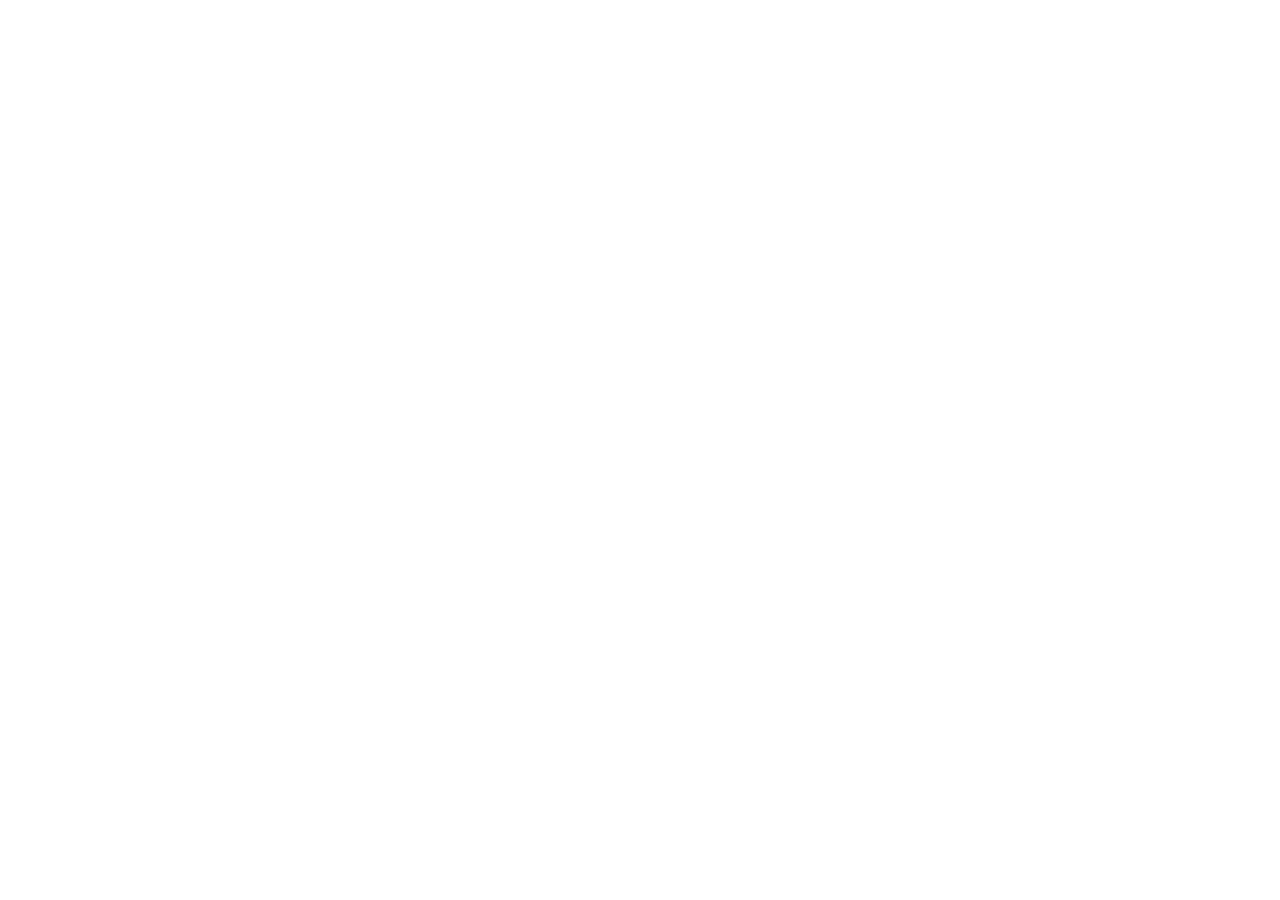
==== index.html @ 739aa126 "firstStep" ====
<!DOCTYPE html>
<html lang="en">
<head>
    <meta charset="UTF-8">
    <meta name="viewport" content="width=device-width, initial-scale=1.0">
    <title>PartyFinder</title>
</head>
<body>
    
</body>
</html>
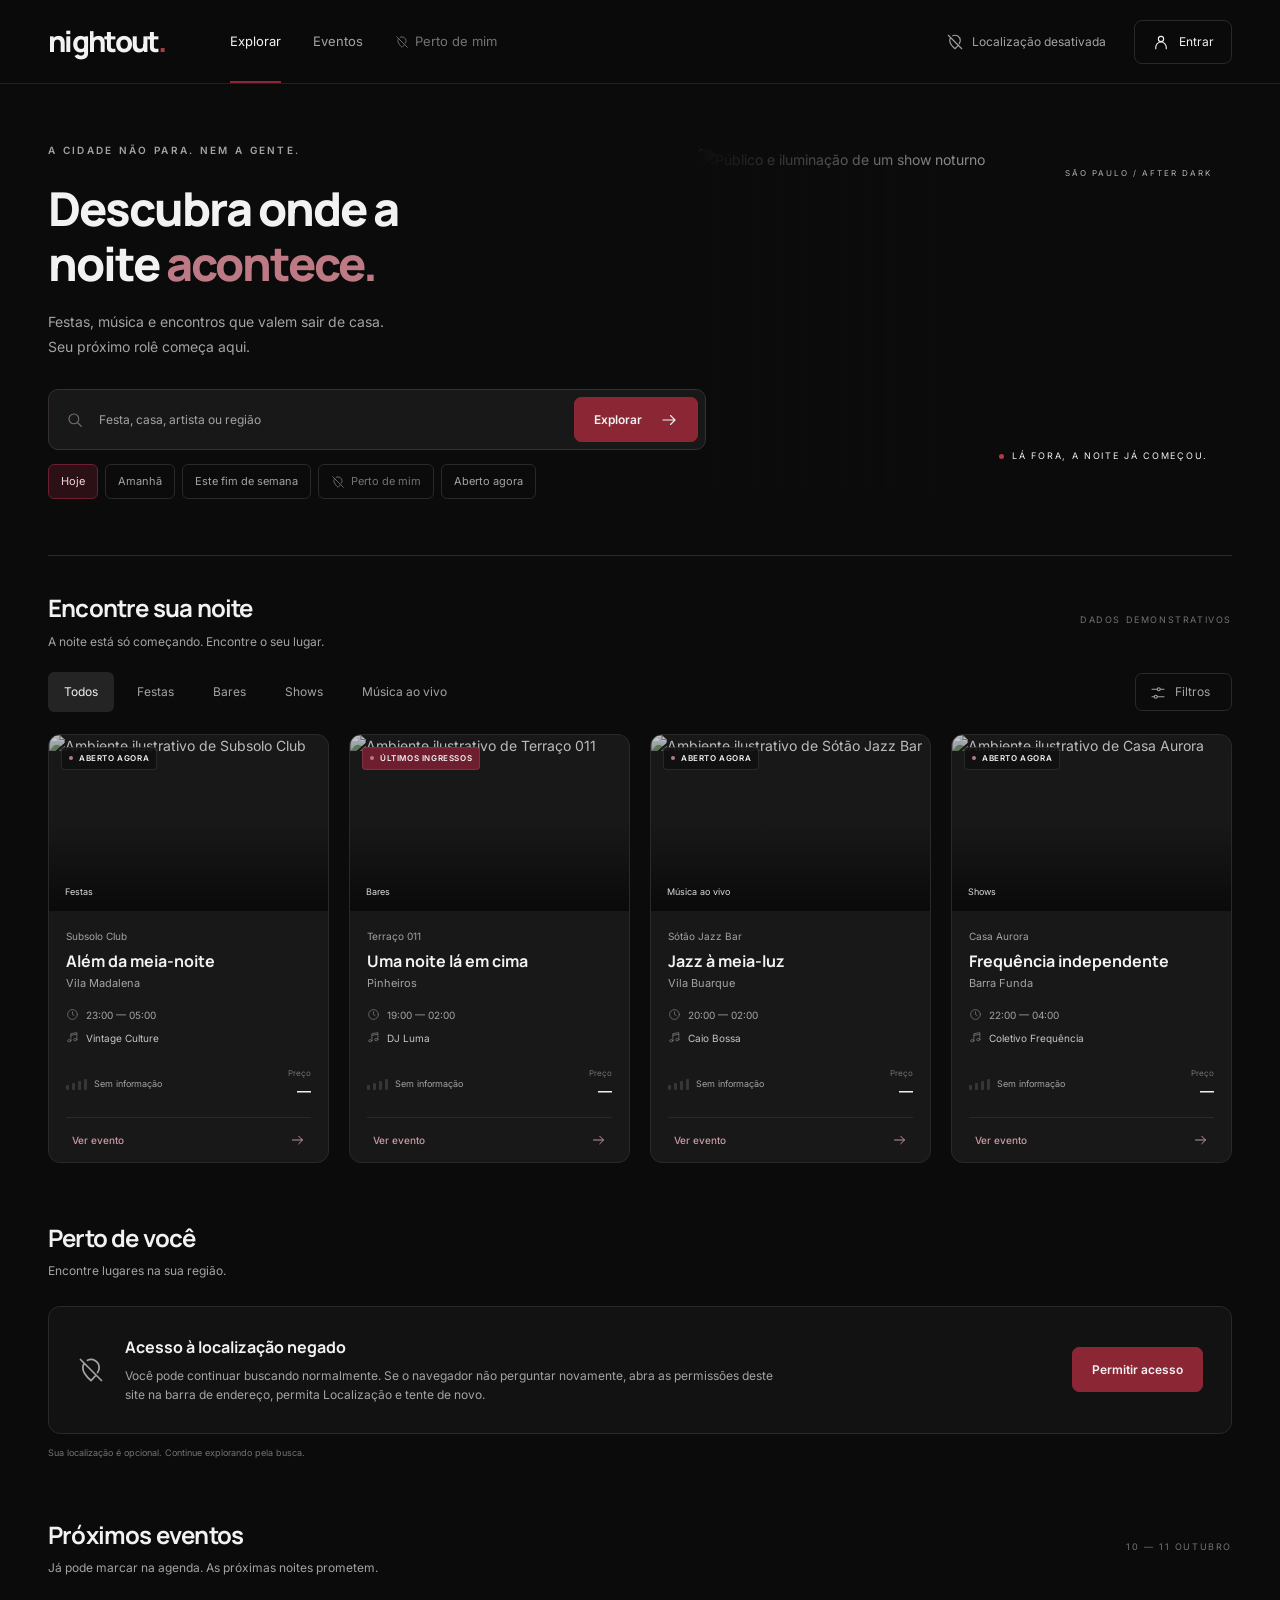
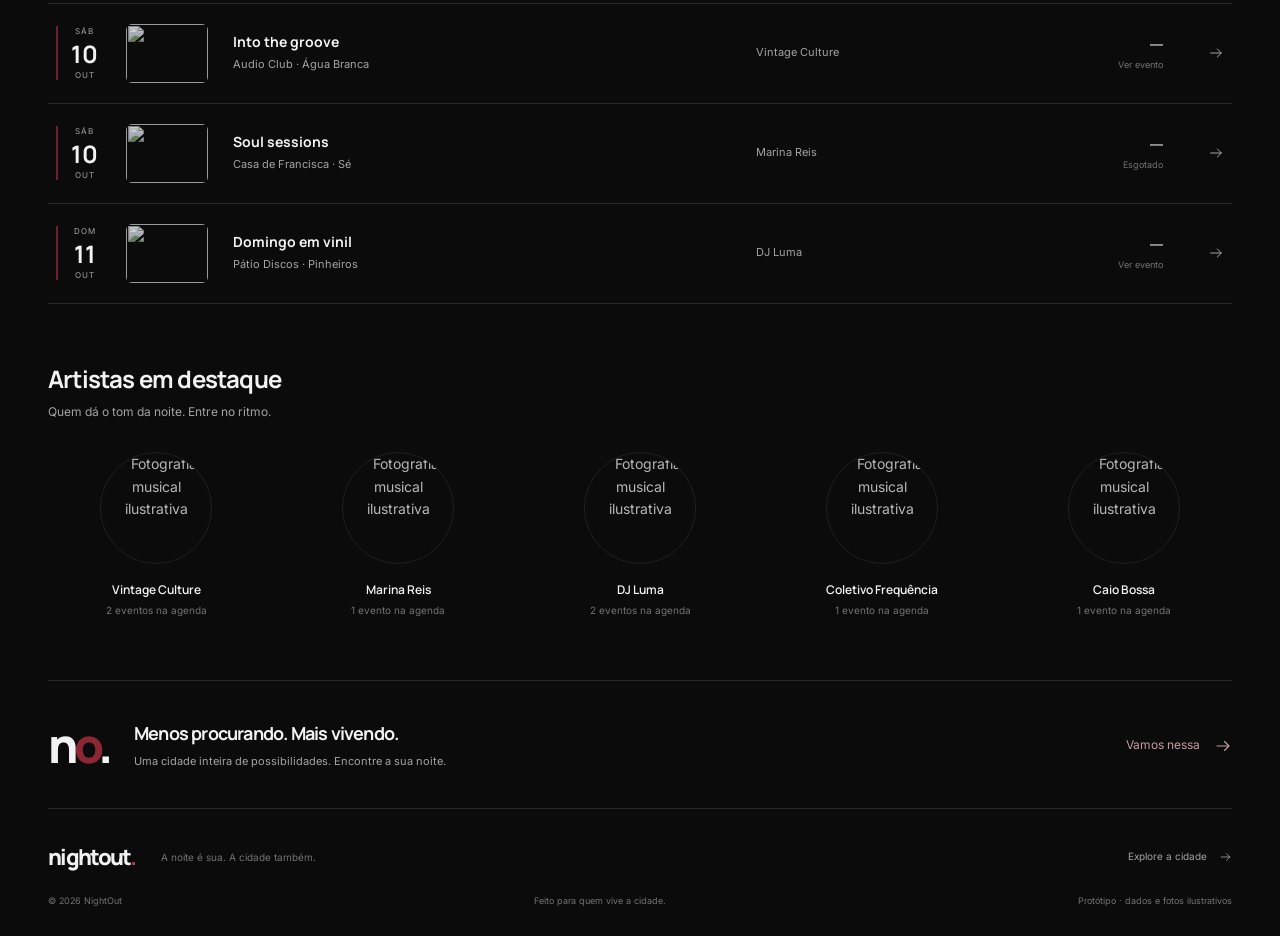
==== commit 6b0b87e3: "escopoPronto" ====
--- a/index.html
+++ b/index.html
@@ -1,11 +1,52 @@
 <!DOCTYPE html>
-<html lang="en">
+<html lang="pt-BR">
 <head>
     <meta charset="UTF-8">
     <meta name="viewport" content="width=device-width, initial-scale=1.0">
-    <title>PartyFinder</title>
+    <meta name="theme-color" content="#0B0B0B">
+    <meta name="description" content="Descubra festas, shows e experiências perto de você com o NightOut.">
+    <title>NightOut — A noite é sua.</title>
+    <link rel="preconnect" href="https://fonts.googleapis.com">
+    <link rel="preconnect" href="https://fonts.gstatic.com" crossorigin>
+    <link href="https://fonts.googleapis.com/css2?family=Inter:wght@400;500;600&family=Manrope:wght@500;600;700;800&display=swap" rel="stylesheet">
+    <link rel="stylesheet" href="styles/styles.css">
+    <link rel="stylesheet" href="styles/auth.css">
+    <script defer src="js/data.js"></script>
+    <script defer src="js/components.js"></script>
+    <script defer src="js/location.js"></script>
+    <script defer src="js/app.js"></script>
+    <script defer src="js/auth.js"></script>
 </head>
 <body>
-    
+    <a class="skip" href="#explorar">Pular para eventos</a>
+    <header id="header"></header>
+    <main>
+      <section class="hero container">
+        <div class="hero-copy"><div class="eyebrow">A CIDADE NÃO PARA. NEM A GENTE.</div><h1>Descubra onde a<br>noite <em>acontece.</em></h1><p>Festas, música e encontros que valem sair de casa.<br>Seu próximo rolê começa aqui.</p>
+          <form id="search-form" class="search-bar" role="search" autocomplete="off"><span data-icon="search"></span><input id="search" type="search" autocomplete="off" aria-label="Busque uma festa, casa, artista ou região" placeholder="Festa, casa, artista ou região"><button class="primary" type="submit">Explorar <span data-icon="arrow"></span></button></form>
+          <div id="quick-filters" class="quick-filters" aria-label="Filtros rápidos"></div>
+        </div>
+        <div class="hero-art"><img src="https://images.unsplash.com/photo-1470229722913-7c0e2dbbafd3?auto=format&fit=crop&w=1000&q=85" alt="Público e iluminação de um show noturno"><span class="photo-top">SÃO PAULO / AFTER DARK</span><span class="photo-caption">LÁ FORA, A NOITE JÁ COMEÇOU.</span></div>
+      </section>
+      <div class="container">
+        <section id="explorar" class="section events-section"><div id="events-heading"></div><div class="toolbar"><div id="categories" class="categories" aria-label="Tipos de evento"></div><button id="filter-toggle" class="filter-toggle" aria-expanded="false" aria-controls="filter-panel"><span data-icon="sliders"></span> Filtros <span id="filter-count"></span></button></div>
+          <form id="filter-panel" class="filter-panel" hidden>
+            <label>Data<select name="date"><option value="all">Todas as datas</option><option value="today">Hoje</option><option value="tomorrow">Amanhã</option><option value="weekend">Este fim de semana</option></select></label>
+            <label>Distância<select name="distance"><option value="all">Qualquer distância</option><option value="1">Até 1 km</option><option value="3">Até 3 km</option><option value="5">Até 5 km</option></select></label>
+            <label>Preço<select name="price"><option value="all">Qualquer preço</option><option value="0">Gratuito</option><option value="50">Até R$ 50</option><option value="100">Até R$ 100</option></select></label>
+            <label>Lotação<select name="occupancy"><option value="all">Qualquer movimento</option><option value="1">Tranquilo</option><option value="2">Movimento normal</option><option value="3">Cheio</option><option value="4">Lotado</option></select></label>
+            <label>Artista<select name="artist" id="artist-filter"><option value="all">Todos os artistas</option></select></label>
+            <label class="check"><input type="checkbox" name="open"> Aberto agora</label><label class="check"><input type="checkbox" name="tickets"> Com ingresso disponível</label><button type="reset">Limpar filtros</button>
+          </form><p id="results-message" class="sr-only" aria-live="polite"></p><div id="event-grid" class="event-grid"></div>
+        </section>
+        <section id="perto" class="section"><div id="nearby-heading"></div><div id="nearby-grid" class="nearby-grid"></div><p class="location-note">Distâncias ilustrativas a partir de Pinheiros, São Paulo.</p></section>
+        <section id="proximos" class="section"><div id="upcoming-heading"></div><div id="upcoming-list"></div></section>
+        <section id="artistas" class="section"><div id="artists-heading"></div><div id="artist-grid" class="artist-grid"></div></section>
+        <aside class="closing"><span class="brand-mark">n<span>o</span>.</span><div><h2>Menos procurando. Mais vivendo.</h2><p>Uma cidade inteira de possibilidades. Encontre a sua noite.</p></div><a href="#explorar">Vamos nessa <span data-icon="arrow"></span></a></aside>
+      </div>
+    </main>
+    <footer id="footer" class="container"></footer>
+    <dialog id="event-dialog" aria-labelledby="detail-title"><button class="dialog-close" aria-label="Fechar detalhes" autofocus><span data-icon="close"></span></button><div id="event-detail"></div></dialog>
+    <dialog id="account-dialog" aria-labelledby="account-title"><button class="dialog-close" aria-label="Fechar" autofocus><span data-icon="close"></span></button><div class="account-content"><span class="eyebrow">SUA PRÓXIMA NOITE</span><h2 id="account-title">Em breve, do seu jeito.</h2><p>O NightOut está começando. Os perfis e a compra de ingressos chegam em uma próxima etapa.</p><p>Por enquanto, explore os eventos desta demonstração e descubra a experiência.</p><button class="primary" id="back-explore">Continuar explorando</button></div></dialog>
 </body>
-</html>+</html>
--- a/styles/styles.css
+++ b/styles/styles.css
@@ -0,0 +1,1568 @@
+:root{
+    color-scheme:dark;
+    --bg:#0b0b0b;
+    --secondary:#121212;
+    --card:#181818;
+    --hover:#1f1f1f;
+    --border:#292929;
+    --text:#f2f2f2;
+    --muted:#a3a3a3;
+    --dim:#737373;
+    --wine:#8b2635;
+    --wine-dark:#6e1e2e;
+    --accent:#b03a48;
+    --heading:Manrope,Arial,sans-serif;
+    --body:Inter,Arial,sans-serif}
+
+*{
+    box-sizing:border-box
+}
+html{
+    scroll-behavior:smooth;
+    scroll-padding-top:100px
+}
+body{
+    margin:0;
+    background:var(--bg);
+    color:var(--text);
+    font:14px/1.6 var(--body)
+}
+button,input,select{
+    font:inherit
+}
+button,a{
+    touch-action:manipulation;
+    -webkit-tap-highlight-color:transparent
+}
+button{
+    cursor:pointer;
+    color:inherit;
+    border:0;
+    background:none
+}
+button:disabled{
+    cursor:default;
+    opacity:.5
+}
+a{
+    color:inherit;
+    text-decoration:none
+}
+button,a{
+    transition:background .2s,color .2s,transform .2s,border-color .2s
+}
+button:focus-visible,a:focus-visible,input:focus-visible,select:focus-visible{
+    outline:2px solid #c77480;
+    outline-offset:4px
+}
+h1,h2,h3,p{
+    margin:0
+}
+h1,h2,h3{
+    font-family:var(--heading)
+}
+img{
+    display:block;
+    object-fit:cover;
+    max-width:100%
+}
+svg{
+    flex-shrink:0;
+    vertical-align:middle
+}
+.container{
+    width:min(1240px,calc(100% - 96px));
+    margin-inline:auto
+}
+.skip{
+    position:fixed;
+    top:-100px;
+    z-index:100;
+    padding:12px;
+    background:var(--wine)
+}
+.skip:focus{
+    top:10px
+}
+.sr-only{
+    position:absolute;
+    width:1px;
+    height:1px;
+    padding:0;
+    overflow:hidden;
+    clip:rect(0,0,0,0)
+}
+[hidden]{
+    display:none!important
+}
+header{
+    height:84px;
+    border-bottom:1px solid #222;
+    background:#0b0b0bf5;
+    position:sticky;
+    top:0;
+    z-index:10
+}
+.header-inner{
+    height:100%;
+    display:flex;
+    align-items:center;
+    gap:64px
+}
+.logo{
+    font-family:var(--heading);
+    font-weight:800;
+    letter-spacing:-1.7px;
+    font-size:29px;
+    line-height:1
+}
+.logo>span{
+    color:var(--accent)
+}
+nav{
+    display:flex;
+    align-self:stretch;
+    gap:32px
+}
+nav a{
+    position:relative;
+    display:flex;
+    align-items:center;
+    color:var(--muted);
+    font-size:13px
+}
+nav a.active,nav a:hover{
+    color:var(--text)
+}
+nav a.active:after{
+    content:'';
+    position:absolute;
+    bottom:0;
+    left:0;
+    right:0;
+    height:2px;
+    background:var(--wine)
+}
+.header-right{
+    margin-left:auto;
+    display:flex;
+    align-items:center;
+    gap:28px
+}
+.city{
+    display:flex;
+    gap:8px;
+    align-items:center;
+    color:var(--muted);
+    font-size:12px
+}
+.login{
+    display:flex;
+    gap:9px;
+    align-items:center;
+    font-size:12px;
+    border:1px solid var(--border);
+    padding:10px 17px;
+    border-radius:8px;
+    min-height:44px
+}
+.hero{
+    position:relative;
+    display:grid;
+    grid-template-columns:1.15fr 1fr;
+    min-height:465px;
+    align-items:center;
+    padding-block:58px 56px;
+    gap:38px
+}
+.hero-copy{
+    z-index:1
+}
+.eyebrow{
+    font-size:10px;
+    font-weight:600;
+    letter-spacing:2.3px;
+    color:var(--muted);
+    display:flex;
+    align-items:center;
+    gap:10px
+}
+h1{
+    font-size:clamp(36px,3.65vw,54px);
+    line-height:1.18;
+    letter-spacing:-2px;
+    font-weight:800;
+    margin:23px 0 18px
+}
+h1 em{
+    color:#bd7a85;
+    font-style:normal
+}
+.hero-copy>p{
+    color:var(--muted);
+    font-size:14px;
+    line-height:1.8
+}
+.search-bar{
+    display:flex;
+    align-items:center;
+    gap:13px;
+    border:1px solid #363030;
+    background:var(--card);
+    border-radius:10px;
+    padding:7px 7px 7px 17px;
+    margin-top:29px;
+    position:relative;
+    width:calc(100% + 45px)
+}
+.search-bar>span{
+    color:var(--dim)
+}
+.search-bar input{
+    width:100%;
+    min-width:0;
+    background:none;
+    border:0;
+    color:var(--text);
+    outline-offset:0;
+    font-size:12px
+}
+.search-bar input::placeholder{
+    color:var(--muted)
+}
+.primary{
+    display:inline-flex;
+    align-items:center;
+    justify-content:center;
+    gap:18px;
+    padding:12px 19px;
+    border:1px solid var(--wine);
+    border-radius:7px;
+    min-height:44px;
+    font-weight:600;
+    font-size:12px;
+    white-space:nowrap;
+    background:var(--wine)
+}
+.primary:hover:not(:disabled){
+    background:var(--accent);
+    border-color:var(--accent)
+}
+.quick-filters{
+    display:flex;
+    gap:7px;
+    margin-top:14px;
+    overflow-x:auto;
+    scrollbar-width:thin
+}
+.chip{
+    border:1px solid var(--border);
+    border-radius:6px;
+    color:var(--muted);
+    font-size:11px;
+    min-height:35px;
+    padding:6px 12px;
+    white-space:nowrap
+}
+.chip:hover{
+    background:var(--hover);
+    color:var(--text)
+}
+.chip.selected{
+    background:#6e1e2e55;
+    border-color:#6e1e2e;
+    color:#efd9dd
+}
+.hero-art{
+    position:relative;
+    height:344px;
+    align-self:center;
+    overflow:hidden;
+    border-radius:4px 12px 12px 4px
+}
+.hero-art>img{
+    width:100%;
+    height:100%;
+    filter:saturate(.45) brightness(.57);
+    object-position:60% 50%
+}
+.hero-art:after{
+    content:'';
+    position:absolute;
+    inset:0;
+    background:linear-gradient(90deg,#0b0b0b,transparent 45%),linear-gradient(0deg,#0b0b0bd9,transparent 50%)
+}
+.photo-caption{
+    position:absolute;
+    bottom:29px;
+    right:24px;
+    font-size:9px;
+    letter-spacing:1.7px;
+    z-index:1
+}
+.photo-caption:before{
+    content:'';
+    display:inline-block;
+    width:5px;
+    height:5px;
+    border-radius:50%;
+    background:var(--accent);
+    margin-right:8px
+}
+.photo-top{
+    position:absolute;
+    right:20px;
+    top:18px;
+    font-size:8px;
+    letter-spacing:2px;
+    color:#b7b1ae;
+    z-index:1
+}
+.section{
+    padding-top:42px;
+    margin-bottom:14px;
+    scroll-margin-top:12px
+}
+.events-section{
+    border-top:1px solid var(--border);
+    padding-top:33px
+}
+.section-header{
+    display:flex;
+    align-items:center;
+    justify-content:space-between;
+    gap:20px;
+    margin-bottom:25px
+}
+h2{
+    font-size:24px;
+    letter-spacing:-.8px;
+    font-weight:700
+}
+.section-header p{
+    color:var(--muted);
+    font-size:12px;
+    margin-top:4px
+}
+.section-label{
+    color:var(--dim);
+    font-size:9px;
+    letter-spacing:1.6px
+}
+.live-label{
+    display:flex;
+    align-items:center;
+    gap:8px;
+    font-size:9px;
+    letter-spacing:1.5px;
+    color:#bba7aa
+}
+.live-label>i{
+    width:5px;
+    height:5px;
+    border-radius:50%;
+    background:var(--accent)
+}
+.live-label small{
+    font-size:8px;
+    letter-spacing:.6px;
+    color:var(--dim);
+    margin-left:5px
+}
+.toolbar{
+    display:flex;
+    align-items:center;
+    justify-content:space-between;
+    margin-top:-4px;
+    margin-bottom:22px;
+    gap:15px
+}
+.categories{
+    display:flex;
+    gap:7px;
+    overflow-x:auto
+}
+.category{
+    font-size:12px;
+    color:var(--muted);
+    padding:9px 16px;
+    border-radius:6px;
+    white-space:nowrap;
+    min-height:40px
+}
+.category.selected{
+    background:#242424;
+    color:var(--text)
+}
+.category:hover{
+    color:var(--text)
+}
+.filter-toggle{
+    display:flex;
+    align-items:center;
+    gap:8px;
+    border:1px solid var(--border);
+    border-radius:7px;
+    padding:0 13px;
+    white-space:nowrap;
+    min-height:38px;
+    color:var(--muted);
+    font-size:12px
+}
+.filter-panel{
+    display:flex;
+    gap:16px;
+    flex-wrap:wrap;
+    background:var(--secondary);
+    padding:20px;
+    border:1px solid var(--border);
+    border-radius:10px;
+    margin-bottom:22px
+}
+.filter-panel label{
+    display:flex;
+    flex-direction:column;
+    gap:6px;
+    color:var(--muted);
+    font-size:12px;
+    flex:1 1 160px
+}
+.filter-panel select{
+    min-height:42px;
+    background:var(--card);
+    border:1px solid var(--border);
+    border-radius:6px;
+    color:var(--text);
+    padding:8px;
+    width:100%
+}
+.filter-panel label.check{
+    flex-direction:row;
+    align-items:center;
+    flex-basis:200px
+}
+.check input{
+    accent-color:var(--wine);
+    width:17px;
+    height:17px
+}
+.filter-panel>button{
+    min-height:44px;
+    font-size:12px
+}
+.event-grid{
+    display:grid;
+    grid-template-columns:repeat(4,minmax(0,1fr));
+    gap:20px
+}
+.event-card{
+    background:var(--card);
+    border:1px solid var(--border);
+    border-radius:12px;
+    overflow:hidden;
+    transition:transform .2s,background .2s
+}
+.event-card:hover{
+    transform:translateY(-4px);
+    background:var(--hover)
+}
+.card-image{
+    width:100%;
+    height:176px;
+    position:relative;
+    display:block;
+    padding:0;
+    overflow:hidden;
+    text-align:left
+}
+.card-image:after{
+    content:'';
+    position:absolute;
+    inset:0;
+    background:linear-gradient(transparent 50%,#0009)
+}
+.card-image img{
+    width:100%;
+    height:100%;
+    filter:saturate(.5) brightness(.77);
+    transition:transform .25s
+}
+.event-card:hover .card-image img{
+    transform:scale(1.035)
+}
+.badge{
+    position:absolute;
+    top:12px;
+    left:12px;
+    display:inline-flex;
+    gap:6px;
+    align-items:center;
+    background:#101010e6;
+    border:1px solid #ffffff19;
+    border-radius:4px;
+    padding:4px 7px;
+    font-size:8px;
+    font-weight:600;
+    letter-spacing:.6px;
+    text-transform:uppercase;
+    z-index:1
+}
+.badge>i{
+    width:4px;
+    height:4px;
+    background:#b17b83;
+    border-radius:50%
+}
+.badge.wine{
+    background:var(--wine-dark)
+}
+.image-category{
+    position:absolute;
+    bottom:12px;
+    left:16px;
+    color:#dedada;
+    font-size:9px;
+    z-index:1
+}
+.card-body{
+    padding:17px 17px 0
+}
+.venue-line{
+    display:flex;
+    justify-content:space-between;
+    gap:4px;
+    color:var(--muted);
+    font-size:10px
+}
+.venue-line>span{
+    color:var(--dim);
+    white-space:nowrap
+}
+.card-body h3{
+    font-size:16px;
+    letter-spacing:-.4px;
+    margin:6px 0 3px;
+    line-height:1.4
+}
+.card-body h3 button{
+    padding:0;
+    text-align:left;
+    font:inherit
+}
+.card-location{
+    color:var(--muted);
+    font-size:11px
+}
+.card-time,.card-artist{
+    color:var(--muted);
+    display:flex;
+    align-items:center;
+    gap:7px;
+    font-size:10px;
+    margin-top:14px
+}
+.card-time svg,.card-artist svg{
+    width:13px;
+    height:13px;
+    color:var(--dim)
+}
+.card-artist{
+    margin-top:7px;
+    color:#c5c5c5
+}
+.card-bottom{
+    display:flex;
+    justify-content:space-between;
+    align-items:center;
+    gap:8px;
+    margin:21px 0 15px
+}
+.occupancy{
+    display:flex;
+    gap:7px;
+    align-items:center;
+    font-size:9px;
+    color:var(--muted)
+}
+.bars{
+    display:flex;
+    gap:3px;
+    align-items:flex-end;
+    height:11px
+}
+.bars i{
+    width:3px;
+    height:5px;
+    background:#363636;
+    border-radius:1px
+}
+.bars i:nth-child(2){
+    height:7px
+}
+.bars i:nth-child(3){
+    height:9px
+}
+.bars i:nth-child(4){
+    height:11px
+}
+.bars .filled{
+    background:#a17b81
+}
+.price{
+    font-size:14px;
+    font-weight:600;
+    text-align:right
+}
+.price small{
+    display:block;
+    font-size:8px;
+    color:var(--dim);
+    font-weight:400
+}
+.card-action{
+    display:flex;
+    width:100%;
+    align-items:center;
+    justify-content:space-between;
+    min-height:45px;
+    border-top:1px solid var(--border);
+    color:#cc9ba3;
+    font-size:10px;
+    font-weight:500
+}
+.card-action:hover{
+    color:var(--text)
+}
+.card-action svg{
+    width:15px
+}
+.muted-event .card-image{
+    opacity:.5
+}
+.empty-state{
+    grid-column:1/-1;
+    padding:60px 20px;
+    text-align:center;
+    border:1px dashed var(--border);
+    border-radius:12px;
+    color:var(--muted)
+}
+.empty-state h3{
+    color:var(--text);
+    margin:12px
+}
+.empty-state button{
+    margin-top:20px
+}
+.nearby-grid{
+    display:grid;
+    grid-template-columns:repeat(3,minmax(0,1fr));
+    gap:16px
+}
+.nearby-card{
+    display:flex;
+    gap:15px;
+    text-align:left;
+    border:1px solid var(--border);
+    background:var(--secondary);
+    padding:12px;
+    border-radius:10px;
+    align-items:center
+}
+.nearby-card:hover{
+    background:var(--hover);
+    transform:translateY(-3px)
+}
+.nearby-card>img{
+    width:83px;
+    height:105px;
+    border-radius:6px;
+    filter:saturate(.45) brightness(.8)
+}
+.nearby-content{
+    display:flex;
+    flex-direction:column;
+    min-width:0;
+    flex:1
+}
+.nearby-top{
+    display:flex;
+    align-items:center;
+    justify-content:space-between;
+    font-size:9px;
+    color:var(--muted);
+    gap:6px
+}
+.nearby-top small{
+    font-size:8px;
+    color:#c3919a
+}
+.nearby-content strong{
+    font:700 13px var(--heading);
+    margin:7px 0 4px
+}
+.nearby-content>span:nth-of-type(2){
+    font-size:9px;
+    color:var(--muted)
+}
+.nearby-content b{
+    font-size:11px;
+    margin-top:8px;
+    font-weight:500
+}
+.nearby-card>svg{
+    width:13px;
+    color:var(--dim)
+}
+.location-note{
+    color:var(--dim);
+    font-size:9px;
+    margin-top:12px
+}
+#upcoming-list{
+    border-top:1px solid var(--border)
+}
+.upcoming-row{
+    display:flex;
+    gap:25px;
+    align-items:center;
+    width:100%;
+    padding:20px 8px;
+    text-align:left;
+    border-bottom:1px solid var(--border)
+}
+.upcoming-row:hover{
+    background:var(--secondary)
+}
+.date-block{
+    width:45px;
+    flex-shrink:0;
+    display:flex;
+    flex-direction:column;
+    align-items:center;
+    line-height:1.3;
+    border-left:2px solid var(--wine-dark);
+    padding-left:10px
+}
+.date-block small{
+    font-size:8px;
+    letter-spacing:1px;
+    color:var(--muted)
+}
+.date-block strong{
+    font:700 24px var(--heading)
+}
+.upcoming-row>img{
+    height:59px;
+    width:82px;
+    border-radius:6px;
+    filter:saturate(.45) brightness(.8)
+}
+.upcoming-name{
+    display:flex;
+    flex-direction:column;
+    gap:5px;
+    flex:1
+}
+.upcoming-name strong{
+    font:700 14px var(--heading)
+}
+.upcoming-name>span{
+    font-size:11px;
+    color:var(--muted)
+}
+.upcoming-artist{
+    width:25%;
+    font-size:11px;
+    color:var(--muted)
+}
+.upcoming-price{
+    text-align:right;
+    font-size:13px;
+    min-width:90px;
+    margin-right:20px
+}
+.upcoming-price small{
+    display:block;
+    font-size:9px;
+    color:var(--dim);
+    margin-top:4px
+}
+.upcoming-row>svg{
+    color:var(--muted);
+    width:16px
+}
+.artist-grid{
+    display:grid;
+    grid-template-columns:repeat(5,1fr);
+    gap:26px;
+    padding-top:6px
+}
+.artist-card{
+    display:flex;
+    flex-direction:column;
+    align-items:center;
+    padding:0 0 10px
+}
+.artist-card img{
+    width:112px;
+    height:112px;
+    border-radius:50%;
+    filter:grayscale(1) brightness(.75);
+    margin-bottom:17px;
+    border:1px solid var(--border);
+    transition:filter .2s,transform .2s
+}
+.artist-card:hover img{
+    filter:grayscale(.3);
+    transform:translateY(-3px)
+}
+.artist-card strong{
+    font:600 12px var(--heading);
+    text-align:center
+}
+.artist-card>span{
+    font-size:10px;
+    color:var(--dim);
+    margin-top:4px
+}
+.closing{
+    display:flex;
+    align-items:center;
+    gap:26px;
+    border-top:1px solid var(--border);
+    border-bottom:1px solid var(--border);
+    margin-top:52px;
+    padding:31px 0
+}
+.brand-mark{
+    font:800 48px var(--heading);
+    letter-spacing:-5px
+}
+.brand-mark>span{
+    color:var(--wine)
+}
+.closing h2{
+    font-size:18px
+}
+.closing p{
+    font-size:11px;
+    color:var(--muted);
+    margin-top:5px
+}
+.closing>a{
+    margin-left:auto;
+    color:#c49ba2;
+    font-size:12px;
+    display:flex;
+    align-items:center;
+    gap:14px;
+    min-height:44px
+}
+.footer-top{
+    display:flex;
+    align-items:center;
+    gap:25px;
+    padding:37px 0 26px
+}
+.footer-top .logo{
+    font-size:22px
+}
+.footer-top>span{
+    font-size:10px;
+    color:var(--dim)
+}
+.footer-top>a:last-child{
+    margin-left:auto;
+    font-size:10px;
+    color:var(--muted)
+}
+.footer-top svg{
+    width:13px;
+    margin-left:9px
+}
+.footer-bottom{
+    display:flex;
+    justify-content:space-between;
+    gap:15px;
+    padding:0 0 27px;
+    color:var(--dim);
+    font-size:9px
+}
+.dialog-open{
+    overflow:hidden
+}
+dialog{
+    padding:0;
+    border:1px solid var(--border);
+    border-radius:16px;
+    background:var(--secondary);
+    color:var(--text);
+    width:min(820px,calc(100% - 32px));
+    max-height:90dvh;
+    overscroll-behavior:contain
+}
+dialog::backdrop{
+    background:#000c
+}
+.dialog-close{
+    position:absolute;
+    right:15px;
+    top:15px;
+    z-index:2;
+    width:44px;
+    height:44px;
+    display:grid;
+    place-items:center;
+    border:1px solid #ffffff35;
+    background:#121212df;
+    border-radius:50%
+}
+.detail-cover{
+    width:100%;
+    height:235px;
+    filter:saturate(.4) brightness(.7)
+}
+.detail-content{
+    padding:30px
+}
+.detail-content h2{
+    font-size:30px;
+    margin:9px 0
+}
+.detail-content>p{
+    color:var(--muted)
+}
+.detail-facts{
+    display:grid;
+    grid-template-columns:repeat(3,1fr);
+    gap:20px;
+    border-block:1px solid var(--border);
+    padding:22px 0;
+    margin:23px 0
+}
+.detail-facts>div{
+    display:flex;
+    flex-direction:column;
+    gap:7px;
+    font-size:12px
+}
+.detail-facts small{
+    font-size:9px;
+    color:var(--dim);
+    letter-spacing:1px
+}
+.detail-facts>div>span{
+    color:var(--muted)
+}
+.detail-columns{
+    display:grid;
+    grid-template-columns:1fr 1fr;
+    gap:30px
+}
+.detail-columns h3{
+    font-size:15px;
+    margin-bottom:10px
+}
+.detail-columns p{
+    font-size:12px;
+    color:var(--muted);
+    margin-bottom:21px
+}
+.map-placeholder{
+    height:120px;
+    display:flex;
+    flex-direction:column;
+    align-items:center;
+    justify-content:center;
+    gap:4px;
+    border:1px solid var(--border);
+    background:repeating-linear-gradient(30deg,transparent,transparent 34px,#252525 35px,#252525 36px),#161616;
+    border-radius:8px;
+    font-size:12px
+}
+.map-placeholder>span{
+    font-size:9px;
+    color:var(--muted)
+}
+.detail-booking{
+    display:flex;
+    justify-content:space-between;
+    align-items:center;
+    border-top:1px solid var(--border);
+    margin-top:25px;
+    padding-top:22px;
+    gap:15px
+}
+.detail-booking small{
+    display:block;
+    color:var(--muted);
+    font-size:10px
+}
+.detail-booking strong{
+    font-size:23px
+}
+.detail-content .demo-note{
+    font-size:10px;
+    margin-top:16px;
+    color:var(--dim)
+}
+#booking-message{
+    font-size:12px;
+    margin-top:14px;
+    color:#d9adb5
+}
+.account-content{
+    padding:60px 35px 35px
+}
+.account-content h2{
+    margin:14px 0
+}
+.account-content p{
+    color:var(--muted);
+    margin-bottom:20px;
+    max-width:500px
+}
+#account-dialog{
+    max-width:570px
+}
+@media(min-width:1450px){
+    .hero{
+        min-height:490px
+    }
+    .hero-art{
+        height:365px
+    }
+    .card-image{
+        height:190px
+    }
+}
+@media(max-width:1100px){
+    .container{
+        width:calc(100% - 56px)
+    }
+    .header-inner{
+        gap:35px
+    }
+    .header-right{
+        gap:15px
+    }
+    .city{
+        font-size:10px
+    }
+    .hero{
+        gap:20px
+    }
+    .hero h1{
+        font-size:42px
+    }
+    .chip{
+        padding-inline:9px;
+        font-size:10px
+    }
+    .event-grid{
+        gap:14px
+    }
+    .card-body{
+        padding:14px 12px 0
+    }
+    .card-body h3{
+        font-size:14px
+    }
+    .card-image{
+        height:150px
+    }
+    .nearby-card{
+        gap:10px
+    }
+    .nearby-card>img{
+        width:65px;
+        height:100px
+    }
+    .nearby-card>svg{
+        display:none
+    }
+    .nearby-top{
+        font-size:8px
+    }
+    .nearby-content strong{
+        font-size:12px
+    }
+}
+@media(max-width:850px){
+    .header-inner{
+        gap:28px
+    }
+    .city{
+        display:none
+    }
+    nav{
+        gap:24px
+    }
+    .hero{
+        grid-template-columns:1.3fr 1fr;
+        padding-block:40px
+    }
+    .hero h1{
+        font-size:38px
+    }
+    .hero-art{
+        height:335px
+    }
+    .hero-copy>p{
+        font-size:12px
+    }
+    .search-bar{
+        width:calc(100% + 70px)
+    }
+    .quick-filters{
+        width:calc(100% + 70px)
+    }
+    .eyebrow{
+        font-size:8px
+    }
+    .photo-caption{
+        font-size:7px;
+        right:14px;
+        bottom:18px
+    }
+    .event-grid{
+        grid-template-columns:repeat(2,minmax(0,1fr));
+        gap:20px
+    }
+    .card-image{
+        height:210px
+    }
+    .card-body{
+        padding:18px 18px 0
+    }
+    .card-body h3{
+        font-size:18px
+    }
+    .card-time,.card-artist,.card-location{
+        font-size:12px
+    }
+    .venue-line{
+        font-size:11px
+    }
+    .card-action{
+        font-size:12px;
+        min-height:48px
+    }
+    .occupancy{
+        font-size:10px
+    }
+    .nearby-grid{
+        grid-template-columns:1fr
+    }
+    .nearby-card>img{
+        height:85px;
+        width:100px
+    }
+    .nearby-content strong{
+        font-size:14px
+    }
+    .nearby-top{
+        font-size:10px;
+        justify-content:flex-start;
+        gap:15px
+    }
+    .nearby-content>span:nth-of-type(2){
+        font-size:11px
+    }
+    .nearby-card>svg{
+        display:block
+    }
+    .upcoming-artist{
+        display:none
+    }
+    .artist-card img{
+        width:90px;
+        height:90px
+    }
+    .artist-grid{
+        gap:15px
+    }
+    .live-label small{
+        display:none
+    }
+}
+@media(max-width:580px){
+    .container{
+        width:calc(100% - 36px)
+    }
+    header{
+        height:70px
+    }
+    .header-inner{
+        gap:20px;
+        position:relative
+    }
+    .logo{
+        font-size:26px
+    }
+    .header-right{
+        gap:0
+    }
+    .login{
+        padding:0 12px;
+        min-height:44px
+    }
+    header nav{
+        position:absolute;
+        top:70px;
+        left:-18px;
+        right:-18px;
+        height:45px;
+        justify-content:center;
+        gap:36px;
+        background:#0b0b0b;
+        border-bottom:1px solid var(--border)
+    }
+    header nav a{
+        font-size:12px
+    }
+    html{
+        scroll-padding-top:130px
+    }
+    .hero{
+        display:block;
+        padding-top:85px;
+        padding-bottom:30px;
+        min-height:auto;
+        isolation:isolate
+    }
+    .hero-copy{
+        position:relative
+    }
+    .hero h1{
+        font-size:40px;
+        letter-spacing:-1.8px;
+        margin-top:19px
+    }
+    .hero-copy>p{
+        font-size:12px
+    }
+    .hero-art{
+        position:absolute;
+        top:50px;
+        right:-18px;
+        width:52%;
+        height:240px;
+        z-index:-1;
+        opacity:.35;
+        border-radius:0
+    }
+    .hero-art:after{
+        background:linear-gradient(90deg,#0b0b0b,transparent),linear-gradient(0deg,#0b0b0b,transparent)
+    }
+    .photo-caption,.photo-top{
+        display:none
+    }
+    .search-bar{
+        width:100%;
+        margin-top:26px;
+        padding-left:12px;
+        gap:9px
+    }
+    .search-bar input{
+        font-size:11px
+    }
+    .search-bar .primary{
+        padding:11px 13px;
+        gap:8px
+    }
+    .search-bar .primary svg{
+        display:none
+    }
+    .quick-filters{
+        width:100%;
+        gap:7px;
+        padding-bottom:3px
+    }
+    .chip{
+        min-height:44px;
+        padding-inline:12px;
+        font-size:10px
+    }
+    .section{
+        padding-top:28px
+    }
+    .section-header{
+        gap:12px;
+        margin-bottom:20px
+    }
+    h2{
+        font-size:21px
+    }
+    .section-header p{
+        font-size:11px;
+        max-width:240px
+    }
+    .live-label{
+        font-size:0;
+        gap:0
+    }
+    .live-label>i{
+        width:7px;
+        height:7px
+    }
+    .section-label{
+        font-size:8px;
+        max-width:75px;
+        text-align:right
+    }
+    .toolbar{
+        align-items:flex-start;
+        gap:9px
+    }
+    .categories{
+        gap:2px
+    }
+    .category{
+        font-size:11px;
+        padding:10px;
+        min-height:44px
+    }
+    .filter-toggle{
+        font-size:0;
+        gap:0;
+        padding:0 10px;
+        min-height:44px
+    }
+    .filter-toggle #filter-count{
+        font-size:10px;
+        margin-left:4px
+    }
+    .event-grid{
+        grid-template-columns:1fr;
+        gap:20px
+    }
+    .card-image{
+        height:220px
+    }
+    .card-body h3{
+        font-size:20px
+    }
+    .card-bottom{
+        margin-top:20px
+    }
+    .price{
+        font-size:17px
+    }
+    .price small{
+        font-size:10px
+    }
+    .card-action{
+        min-height:50px
+    }
+    .badge{
+        font-size:9px
+    }
+    .image-category{
+        font-size:11px
+    }
+    .card-body{
+        padding-inline:20px
+    }
+    .venue-line{
+        font-size:12px
+    }
+    .card-time,.card-artist{
+        display:inline-flex;
+        margin-top:12px;
+        margin-right:15px;
+        font-size:11px
+    }
+    .card-location{
+        font-size:12px
+    }
+    .occupancy{
+        font-size:11px
+    }
+    .nearby-card>img{
+        width:85px
+    }
+    .upcoming-row{
+        gap:13px;
+        padding:17px 0
+    }
+    .upcoming-row>img{
+        width:50px;
+        height:55px
+    }
+    .date-block{
+        width:34px;
+        padding-left:6px
+    }
+    .date-block strong{
+        font-size:22px
+    }
+    .upcoming-name strong{
+        font-size:12px
+    }
+    .upcoming-name>span{
+        font-size:10px
+    }
+    .district-extra{
+        display:none
+    }
+    .upcoming-price{
+        font-size:12px;
+        min-width:55px;
+        margin-right:0
+    }
+    .upcoming-row>svg{
+        display:none
+    }
+    .artist-grid{
+        grid-template-columns:repeat(3,1fr);
+        row-gap:24px
+    }
+    .artist-card img{
+        width:80px;
+        height:80px;
+        margin-bottom:12px
+    }
+    .artist-card strong{
+        font-size:11px
+    }
+    .artist-card>span{
+        font-size:9px
+    }
+    .closing{
+        gap:18px;
+        flex-wrap:wrap;
+        margin-top:30px;
+        padding:25px 0
+    }
+    .brand-mark{
+        font-size:40px
+    }
+    .closing>div{
+        flex:1
+    }
+    .closing h2{
+        font-size:16px
+    }
+    .closing p{
+        font-size:10px
+    }
+    .closing>a{
+        margin-left:57px
+    }
+    .footer-top{
+        flex-wrap:wrap;
+        gap:15px;
+        padding-top:28px
+    }
+    .footer-top>a:last-child{
+        margin-left:0;
+        width:100%
+    }
+    .footer-bottom{
+        flex-wrap:wrap;
+        font-size:8px;
+        gap:10px
+    }
+    .footer-bottom>span:last-child{
+        width:100%
+    }
+    .detail-content{
+        padding:22px
+    }
+    .detail-content h2{
+        font-size:26px
+    }
+    .detail-cover{
+        height:185px
+    }
+    .detail-facts{
+        grid-template-columns:1fr 1fr
+    }
+    .detail-columns{
+        grid-template-columns:1fr;
+        gap:10px
+    }
+    .detail-booking{
+        flex-wrap:wrap
+    }
+    .detail-booking .primary{
+        flex:1;
+        white-space:normal
+    }
+    .detail-facts strong{
+        font-size:11px
+    }
+    .account-content{
+        padding-inline:24px
+    }
+    .account-content h2{
+        font-size:24px
+    }
+}
+@media(prefers-reduced-motion:reduce){
+    html{
+        scroll-behavior:auto
+    }
+    *,*:before,*:after{
+        transition:none!important;
+        animation:none!important
+    }
+}
+
+.location-state{
+    grid-column:1/-1;
+    display:flex;
+    align-items:center;
+    gap:20px;
+    padding:28px;
+    background:var(--secondary);
+    border:1px solid var(--border);
+    border-radius:12px
+}
+.location-state>svg{
+    width:28px;
+    height:28px;
+    color:var(--muted)
+}
+.location-state>div{
+    flex:1
+}
+.location-state h3{
+    font-size:16px;
+    margin-bottom:6px
+}
+.location-state p{
+    color:var(--muted);
+    font-size:12px;
+    max-width:650px
+}
+.location-locked,.chip[aria-disabled="true"]{
+    color:var(--dim)
+}
+.chip svg,header nav a svg{
+    width:14px;
+    height:14px;
+    margin-right:6px
+}
+select:disabled{
+    opacity:.5;
+    cursor:not-allowed
+}
+@media(max-width:580px){
+    .location-state{
+        flex-wrap:wrap;
+        padding:20px;
+        gap:14px
+    }
+    .location-state>div{
+        flex-basis:calc(100% - 42px)
+    }
+    .location-state .primary{
+        width:100%
+    }
+    .city{
+        display:none
+    }
+}
--- a/styles/auth.css
+++ b/styles/auth.css
@@ -0,0 +1,64 @@
+.auth-form{
+    display:flex;
+    flex-direction:column;
+    gap:14px
+}
+.login span{
+    display:block;
+    max-width:140px;
+    overflow:hidden;
+    text-overflow:ellipsis;
+    white-space:nowrap
+}
+.auth-form label{
+    display:flex;
+    flex-direction:column;
+    gap:7px;
+    font-size:12px;
+    color:var(--muted)
+}
+.auth-form input{
+    width:100%;
+    min-height:46px;
+    padding:10px 12px;
+    border:1px solid var(--border);
+    border-radius:8px;
+    background:var(--card);
+    color:var(--text)
+}
+.auth-form small{
+    color:var(--muted);
+    font-size:11px
+}
+.account-content #auth-message{
+    font-size:12px;
+    color:var(--muted);
+    margin:0;
+    overflow-wrap:anywhere
+}
+.account-content h2,.account-content>p{
+    overflow-wrap:anywhere
+}
+.auth-switch{
+    min-height:44px;
+    margin-top:15px;
+    color:#cc9ba3;
+    font-size:12px
+}
+.account-actions{
+    display:flex;
+    flex-wrap:wrap;
+    gap:12px;
+    margin-bottom:14px
+}
+.account-ok{
+    background:var(--text);
+    border-color:var(--text);
+    color:var(--wine);
+    min-width:76px
+}
+.account-ok:hover:not(:disabled){
+    background:var(--accent);
+    border-color:var(--accent);
+    color:var(--text)
+}
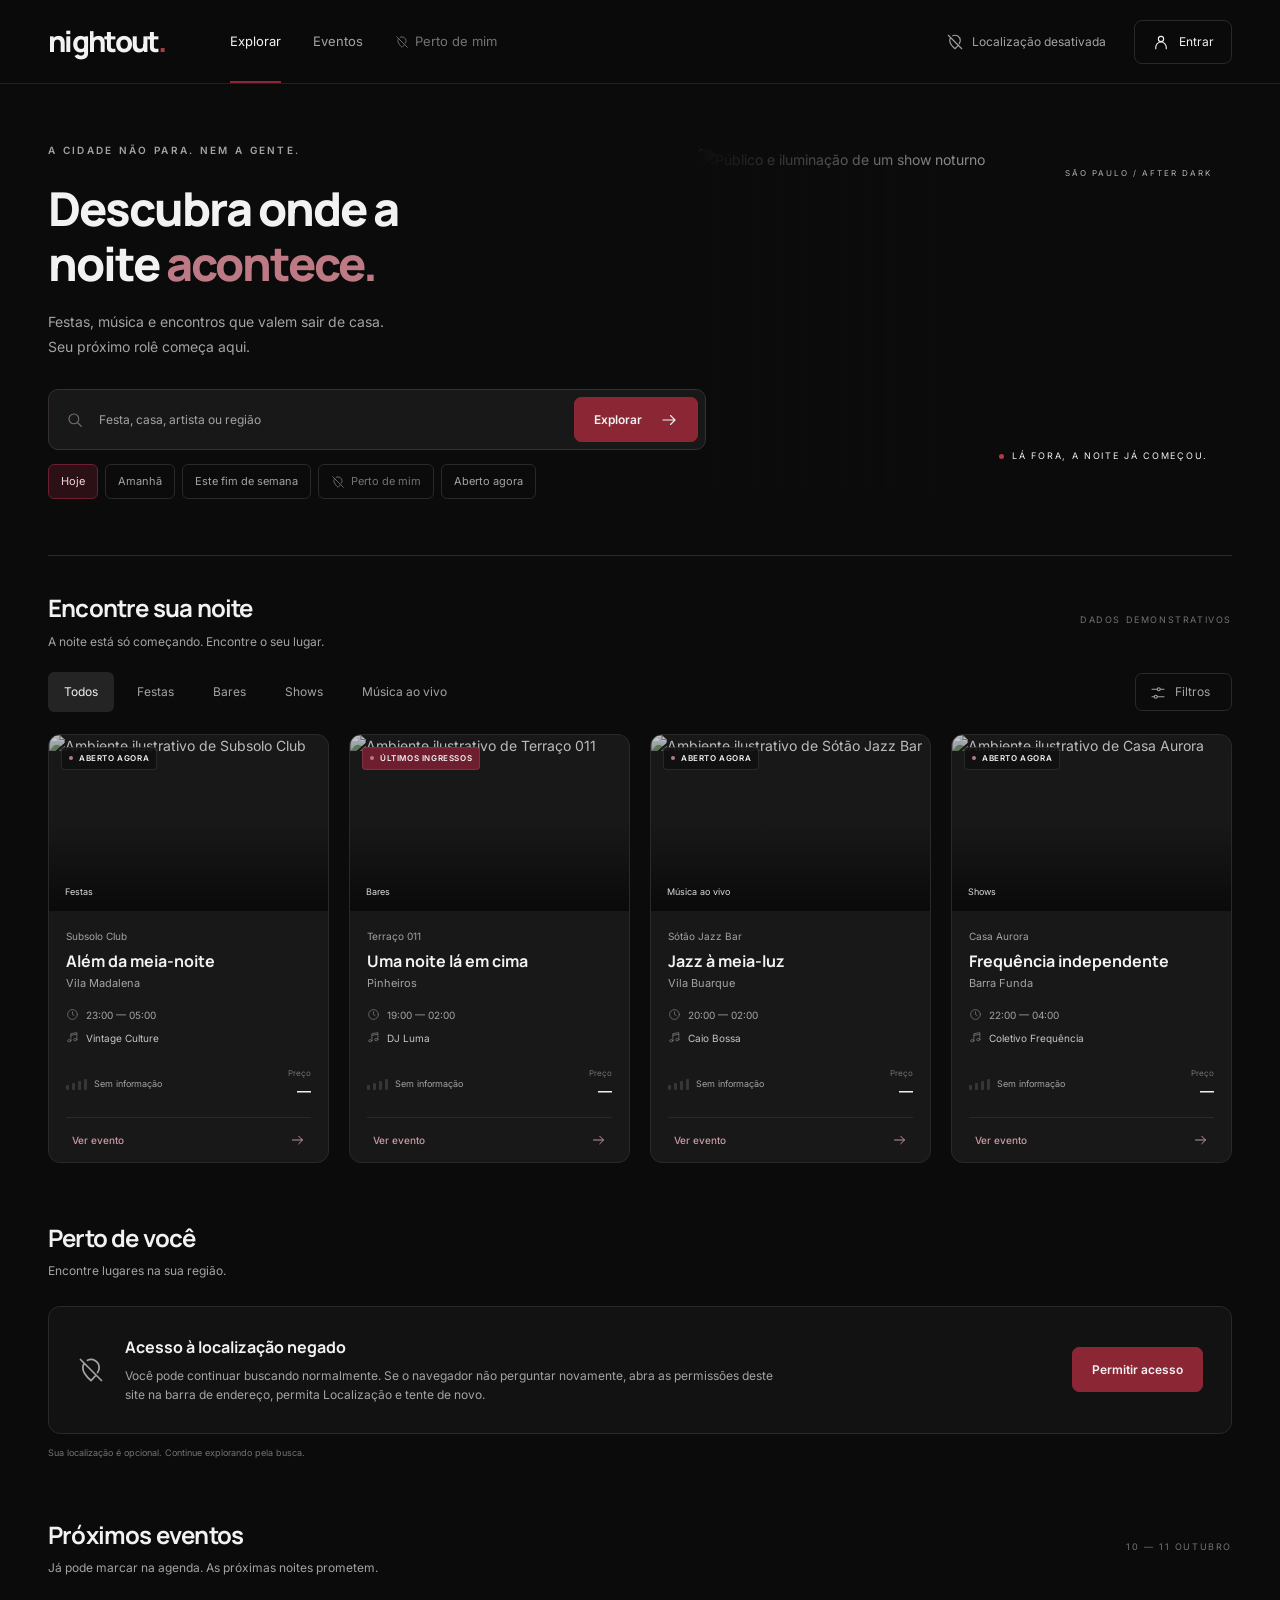
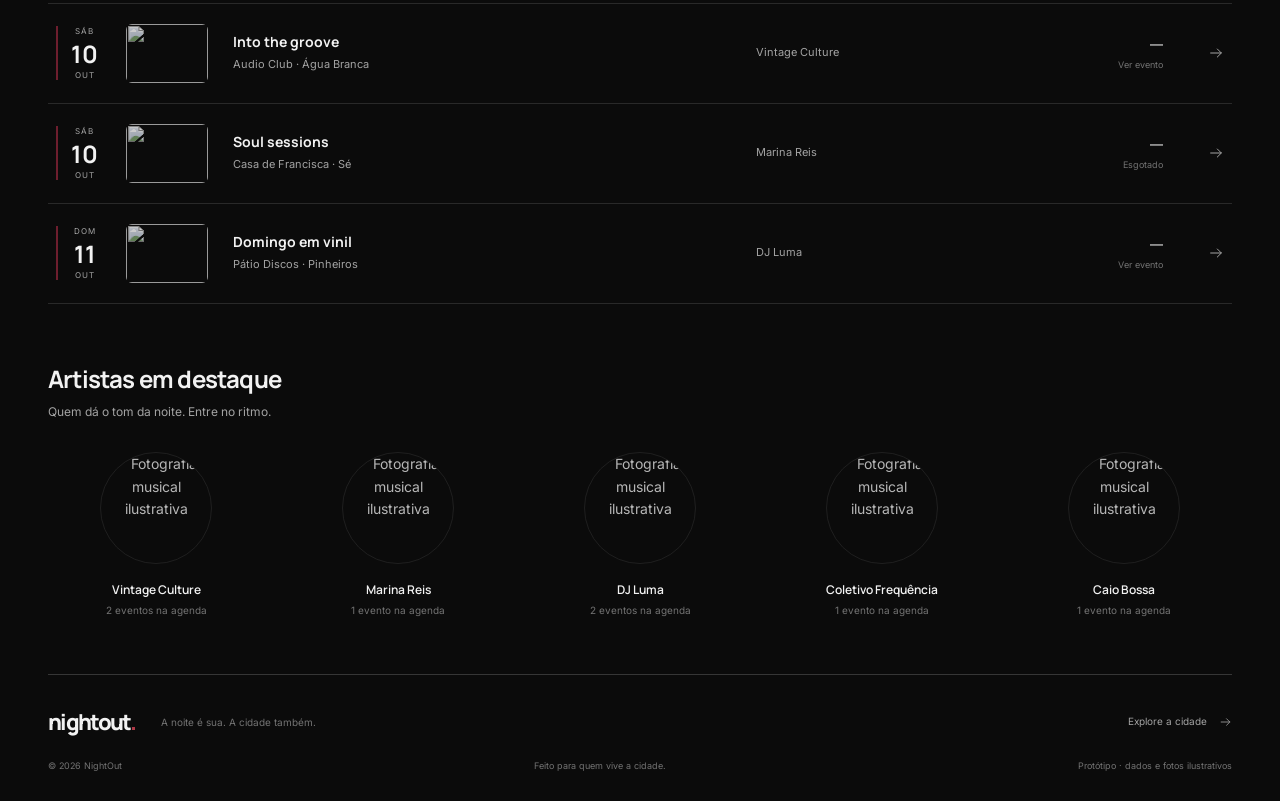
==== commit 34e9748a: "login v01" ====
--- a/index.html
+++ b/index.html
@@ -9,13 +9,15 @@
     <link rel="preconnect" href="https://fonts.googleapis.com">
     <link rel="preconnect" href="https://fonts.gstatic.com" crossorigin>
     <link href="https://fonts.googleapis.com/css2?family=Inter:wght@400;500;600&family=Manrope:wght@500;600;700;800&display=swap" rel="stylesheet">
-    <link rel="stylesheet" href="styles/styles.css">
+    <link rel="stylesheet" href="styles/styles.css?v=footer-divider-2">
     <link rel="stylesheet" href="styles/auth.css">
+    <link rel="icon" type="image/svg+xml" href="assets/favicon.svg">
     <script defer src="js/data.js"></script>
     <script defer src="js/components.js"></script>
     <script defer src="js/location.js"></script>
     <script defer src="js/app.js"></script>
     <script defer src="js/auth.js"></script>
+    <script defer src="js/recovery.js"></script>
 </head>
 <body>
     <a class="skip" href="#explorar">Pular para eventos</a>
@@ -42,7 +44,6 @@
         <section id="perto" class="section"><div id="nearby-heading"></div><div id="nearby-grid" class="nearby-grid"></div><p class="location-note">Distâncias ilustrativas a partir de Pinheiros, São Paulo.</p></section>
         <section id="proximos" class="section"><div id="upcoming-heading"></div><div id="upcoming-list"></div></section>
         <section id="artistas" class="section"><div id="artists-heading"></div><div id="artist-grid" class="artist-grid"></div></section>
-        <aside class="closing"><span class="brand-mark">n<span>o</span>.</span><div><h2>Menos procurando. Mais vivendo.</h2><p>Uma cidade inteira de possibilidades. Encontre a sua noite.</p></div><a href="#explorar">Vamos nessa <span data-icon="arrow"></span></a></aside>
       </div>
     </main>
     <footer id="footer" class="container"></footer>
--- a/styles/styles.css
+++ b/styles/styles.css
@@ -826,38 +826,17 @@
     color:var(--dim);
     margin-top:4px
 }
-.closing{
-    display:flex;
-    align-items:center;
-    gap:26px;
-    border-top:1px solid var(--border);
-    border-bottom:1px solid var(--border);
-    margin-top:52px;
-    padding:31px 0
-}
-.brand-mark{
-    font:800 48px var(--heading);
-    letter-spacing:-5px
-}
-.brand-mark>span{
-    color:var(--wine)
-}
-.closing h2{
-    font-size:18px
-}
-.closing p{
-    font-size:11px;
-    color:var(--muted);
-    margin-top:5px
-}
-.closing>a{
-    margin-left:auto;
-    color:#c49ba2;
-    font-size:12px;
-    display:flex;
-    align-items:center;
-    gap:14px;
-    min-height:44px
+#footer{
+    position:relative;
+    padding-top:32px
+}
+#footer::before{
+    content:'';
+    position:absolute;
+    top:32px;
+    left:0;
+    width:100%;
+    border-top:1px solid #363636
 }
 .footer-top{
     display:flex;
@@ -1430,27 +1409,6 @@
     .artist-card>span{
         font-size:9px
     }
-    .closing{
-        gap:18px;
-        flex-wrap:wrap;
-        margin-top:30px;
-        padding:25px 0
-    }
-    .brand-mark{
-        font-size:40px
-    }
-    .closing>div{
-        flex:1
-    }
-    .closing h2{
-        font-size:16px
-    }
-    .closing p{
-        font-size:10px
-    }
-    .closing>a{
-        margin-left:57px
-    }
     .footer-top{
         flex-wrap:wrap;
         gap:15px;
--- a/styles/auth.css
+++ b/styles/auth.css
@@ -40,6 +40,7 @@
     overflow-wrap:anywhere
 }
 .auth-switch{
+    padding:0;
     min-height:44px;
     margin-top:15px;
     color:#cc9ba3;
@@ -62,3 +63,41 @@
     border-color:var(--accent);
     color:var(--text)
 }
+
+.password-field{
+    position:relative;
+    display:block
+}
+.password-field input{
+    padding-right:90px
+}
+.password-toggle{
+    position:absolute;
+    right:6px;
+    top:6px;
+    min-height:34px;
+    min-width:76px;
+    padding:0 12px;
+    border-radius:7px;
+    color:var(--muted);
+    font-size:12px
+}
+.password-toggle:hover{
+    background:var(--hover);
+    color:var(--text)
+}
+
+.recovery-link{
+    display:block;
+    margin-top:0
+}
+
+.recovery-actions{
+    display:flex;
+    flex-wrap:wrap;
+    gap:8px 24px;
+    margin-top:15px
+}
+.recovery-actions .auth-switch{
+    margin-top:0
+}
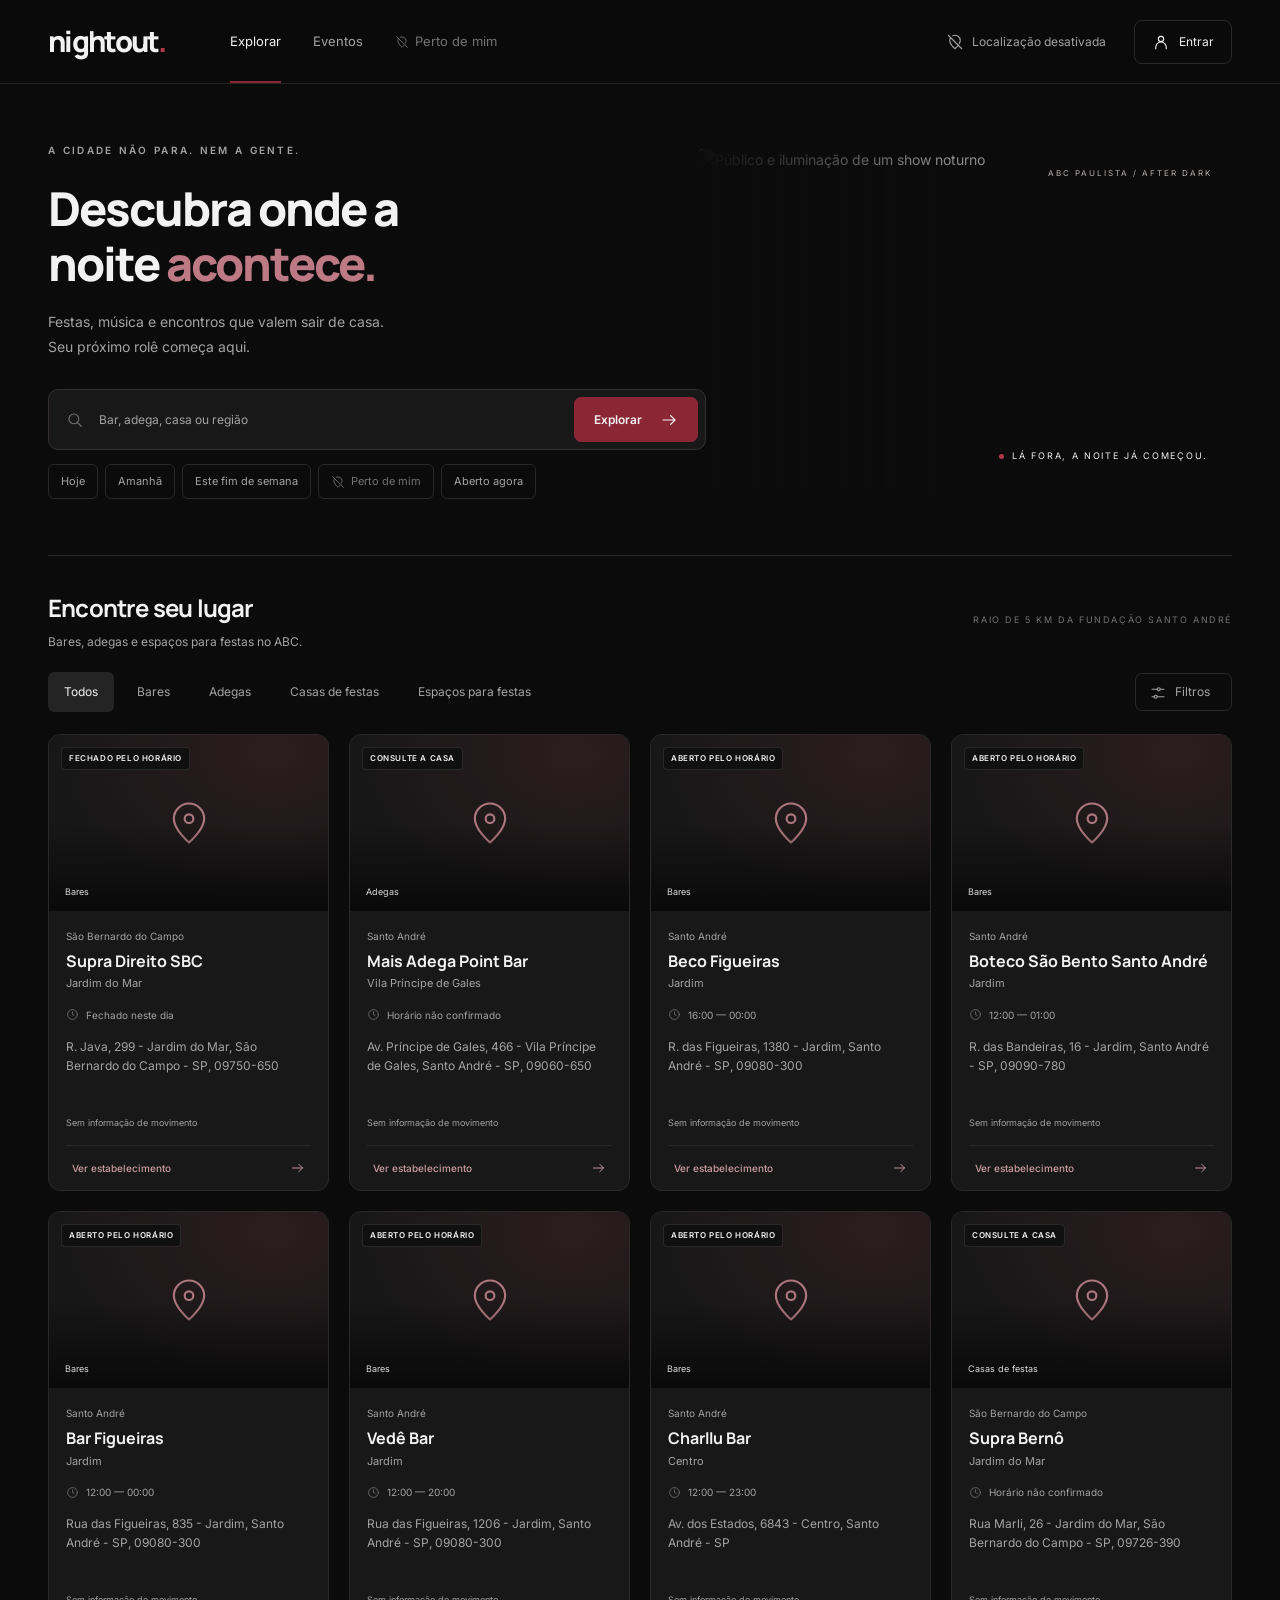
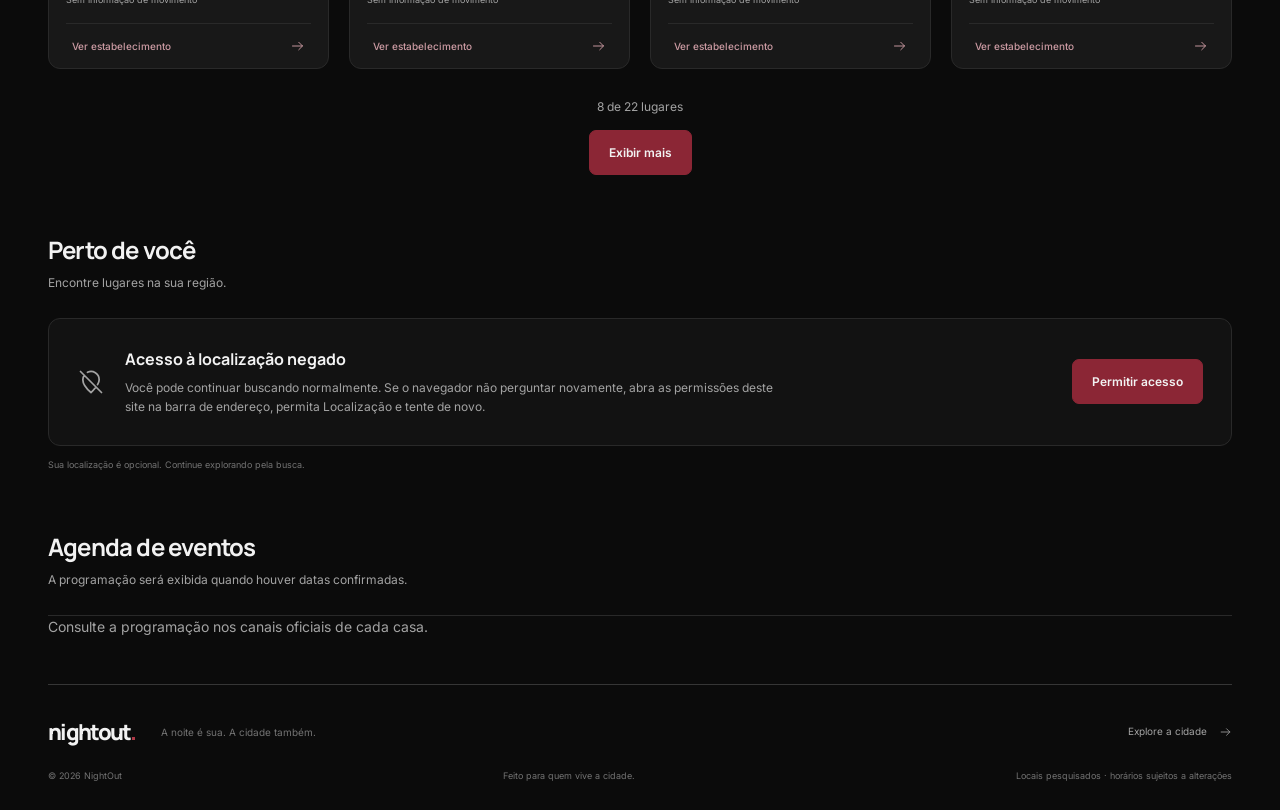
==== commit 9f52920a: "toStudy" ====
--- a/index.html
+++ b/index.html
@@ -13,37 +13,40 @@
     <link rel="stylesheet" href="styles/auth.css">
     <link rel="icon" type="image/svg+xml" href="assets/favicon.svg">
     <script defer src="js/data.js"></script>
+    <script defer src="js/places.js"></script>
     <script defer src="js/components.js"></script>
     <script defer src="js/location.js"></script>
     <script defer src="js/app.js"></script>
+    <script defer src="js/account-navigation.js"></script>
     <script defer src="js/auth.js"></script>
     <script defer src="js/recovery.js"></script>
+    <script defer src="js/account-settings.js"></script>
 </head>
 <body>
-    <a class="skip" href="#explorar">Pular para eventos</a>
+    <a class="skip" href="#explorar">Pular para estabelecimentos</a>
     <header id="header"></header>
     <main>
       <section class="hero container">
         <div class="hero-copy"><div class="eyebrow">A CIDADE NÃO PARA. NEM A GENTE.</div><h1>Descubra onde a<br>noite <em>acontece.</em></h1><p>Festas, música e encontros que valem sair de casa.<br>Seu próximo rolê começa aqui.</p>
-          <form id="search-form" class="search-bar" role="search" autocomplete="off"><span data-icon="search"></span><input id="search" type="search" autocomplete="off" aria-label="Busque uma festa, casa, artista ou região" placeholder="Festa, casa, artista ou região"><button class="primary" type="submit">Explorar <span data-icon="arrow"></span></button></form>
+          <form id="search-form" class="search-bar" role="search" autocomplete="off"><span data-icon="search"></span><input id="search" type="search" autocomplete="off" aria-label="Busque uma bar, adega, casa ou região" placeholder="Bar, adega, casa ou região"><button class="primary" type="submit">Explorar <span data-icon="arrow"></span></button></form>
           <div id="quick-filters" class="quick-filters" aria-label="Filtros rápidos"></div>
         </div>
-        <div class="hero-art"><img src="https://images.unsplash.com/photo-1470229722913-7c0e2dbbafd3?auto=format&fit=crop&w=1000&q=85" alt="Público e iluminação de um show noturno"><span class="photo-top">SÃO PAULO / AFTER DARK</span><span class="photo-caption">LÁ FORA, A NOITE JÁ COMEÇOU.</span></div>
+        <div class="hero-art"><img src="https://images.unsplash.com/photo-1470229722913-7c0e2dbbafd3?auto=format&fit=crop&w=1000&q=85" alt="Público e iluminação de um show noturno"><span class="photo-top">ABC PAULISTA / AFTER DARK</span><span class="photo-caption">LÁ FORA, A NOITE JÁ COMEÇOU.</span></div>
       </section>
       <div class="container">
-        <section id="explorar" class="section events-section"><div id="events-heading"></div><div class="toolbar"><div id="categories" class="categories" aria-label="Tipos de evento"></div><button id="filter-toggle" class="filter-toggle" aria-expanded="false" aria-controls="filter-panel"><span data-icon="sliders"></span> Filtros <span id="filter-count"></span></button></div>
+        <section id="explorar" class="section events-section"><div id="events-heading"></div><div class="toolbar"><div id="categories" class="categories" aria-label="Tipos de estabelecimento"></div><button id="filter-toggle" class="filter-toggle" aria-expanded="false" aria-controls="filter-panel"><span data-icon="sliders"></span> Filtros <span id="filter-count"></span></button></div>
           <form id="filter-panel" class="filter-panel" hidden>
-            <label>Data<select name="date"><option value="all">Todas as datas</option><option value="today">Hoje</option><option value="tomorrow">Amanhã</option><option value="weekend">Este fim de semana</option></select></label>
+            <label>Funcionamento habitual<select name="date"><option value="all">Qualquer dia</option><option value="today">Hoje</option><option value="tomorrow">Amanhã</option><option value="weekend">Este fim de semana</option></select></label>
             <label>Distância<select name="distance"><option value="all">Qualquer distância</option><option value="1">Até 1 km</option><option value="3">Até 3 km</option><option value="5">Até 5 km</option></select></label>
-            <label>Preço<select name="price"><option value="all">Qualquer preço</option><option value="0">Gratuito</option><option value="50">Até R$ 50</option><option value="100">Até R$ 100</option></select></label>
-            <label>Lotação<select name="occupancy"><option value="all">Qualquer movimento</option><option value="1">Tranquilo</option><option value="2">Movimento normal</option><option value="3">Cheio</option><option value="4">Lotado</option></select></label>
-            <label>Artista<select name="artist" id="artist-filter"><option value="all">Todos os artistas</option></select></label>
-            <label class="check"><input type="checkbox" name="open"> Aberto agora</label><label class="check"><input type="checkbox" name="tickets"> Com ingresso disponível</label><button type="reset">Limpar filtros</button>
-          </form><p id="results-message" class="sr-only" aria-live="polite"></p><div id="event-grid" class="event-grid"></div>
+             <label hidden>Preço<select disabled name="price"><option value="all">Qualquer preço</option><option value="0">Gratuito</option><option value="50">Até R$ 50</option><option value="100">Até R$ 100</option></select></label>
+             <label hidden>Lotação<select disabled name="occupancy"><option value="all">Qualquer movimento</option><option value="1">Tranquilo</option><option value="2">Movimento normal</option><option value="3">Cheio</option><option value="4">Lotado</option></select></label>
+             <label hidden>Artista<select disabled name="artist" id="artist-filter"><option value="all">Todos os artistas</option></select></label>
+            <label class="check"><input type="checkbox" name="open"> Aberto agora</label><label class="check" hidden><input disabled type="checkbox" name="tickets"> Com ingresso disponível</label><button type="reset">Limpar filtros</button>
+          </form><p id="results-message" class="sr-only" aria-live="polite"></p><div id="event-grid" class="event-grid"></div><div class="catalog-pagination"><p id="visible-results" aria-live="polite"></p><button class="primary" id="show-more" hidden aria-controls="event-grid">Exibir mais</button></div>
         </section>
-        <section id="perto" class="section"><div id="nearby-heading"></div><div id="nearby-grid" class="nearby-grid"></div><p class="location-note">Distâncias ilustrativas a partir de Pinheiros, São Paulo.</p></section>
+        <section id="perto" class="section"><div id="nearby-heading"></div><div id="nearby-grid" class="nearby-grid"></div><p class="location-note">Catálogo pesquisado no raio de 5 km da Fundação Santo André. Distâncias em linha reta.</p></section>
         <section id="proximos" class="section"><div id="upcoming-heading"></div><div id="upcoming-list"></div></section>
-        <section id="artistas" class="section"><div id="artists-heading"></div><div id="artist-grid" class="artist-grid"></div></section>
+        <section id="artistas" class="section" hidden><div id="artists-heading"></div><div id="artist-grid" class="artist-grid"></div></section>
       </div>
     </main>
     <footer id="footer" class="container"></footer>
--- a/styles/styles.css
+++ b/styles/styles.css
@@ -475,6 +475,26 @@
     overflow:hidden;
     text-align:left
 }
+.place-art{background:radial-gradient(ellipse at 80% 10%,#54263055,transparent 70%),#171717}
+.place-art.has-place-photo .place-symbol{position:absolute;inset:0}
+.place-art.has-place-photo img{position:relative;z-index:0;object-fit:cover}
+.place-art.has-place-photo:after{z-index:0;pointer-events:none}
+.catalog-pagination{display:flex;flex-direction:column;align-items:center;gap:14px;margin-top:28px}
+.catalog-pagination p{font-size:12px;color:var(--muted)}
+.place-symbol{display:grid;place-items:center;height:100%;color:#ad777f}
+.place-symbol svg{width:52px;height:52px;stroke-width:1}
+.place-art .badge,.place-art .image-category{z-index:1}
+.place-address{font-size:12px;line-height:1.6;color:var(--muted);min-height:58px;margin:14px 0}
+.place-mini{display:grid;place-items:center;width:50px;height:70px;background:#24191c;border-radius:8px;flex-shrink:0}
+.hours-table{width:100%;border-collapse:collapse;margin-bottom:18px;font-size:12px}
+.hours-table th,.hours-table td{padding:9px 0;border-bottom:1px solid var(--border);text-align:left}
+.hours-table th{font-weight:500;padding-right:14px}
+.hours-table td{color:var(--muted)}
+.place-sources{padding-left:18px;font-size:12px;line-height:2;margin-bottom:14px}
+.place-sources a,.place-detail a:not(.primary){color:#c69aa1}
+.place-detail .map-placeholder{margin-bottom:22px}
+.place-detail{padding-top:48px}
+.catalog-note{color:var(--muted);font-size:14px;line-height:1.6}
 .card-image:after{
     content:'';
     position:absolute;
@@ -1289,6 +1309,7 @@
     .section-label{
         font-size:8px;
         max-width:75px;
+        overflow-wrap:anywhere;
         text-align:right
     }
     .toolbar{
--- a/styles/auth.css
+++ b/styles/auth.css
@@ -59,9 +59,9 @@
     min-width:76px
 }
 .account-ok:hover:not(:disabled){
-    background:var(--accent);
-    border-color:var(--accent);
-    color:var(--text)
+    background:#d6d6d6;
+    border-color:#d6d6d6;
+    color:var(--wine)
 }
 
 .password-field{
@@ -101,3 +101,136 @@
 .recovery-actions .auth-switch{
     margin-top:0
 }
+
+.account-menu{
+    display:grid;
+    gap:8px;
+    margin:20px 0
+}
+.account-menu button{
+    text-align:left;
+    min-height:44px;
+    padding:10px 14px;
+    border:1px solid var(--border);
+    border-radius:8px
+}
+.account-menu button:hover{
+    background:var(--hover)
+}
+.account-menu .danger-link{
+    color:#da9ca7
+}
+.verification-notice{
+    display:flex;
+    flex-wrap:wrap;
+    align-items:center;
+    gap:4px 16px;
+    margin:0 0 18px;
+    padding:12px;
+    border:1px solid var(--border);
+    border-radius:8px;
+    color:var(--muted);
+    font-size:12px
+}
+.verification-notice .auth-switch{
+    margin-top:0
+}
+.account-content .verification-status{
+    font-size:12px;
+    color:var(--muted)
+}
+.account-content .account-email{
+    overflow-wrap:anywhere
+}
+
+.account-anchor{
+    position:relative
+}
+.account-dropdown{
+    position:absolute;
+    top:calc(100% + 12px);
+    right:0;
+    z-index:100;
+    width:260px;
+    max-width:calc(100vw - 36px);
+    padding:12px;
+    border:1px solid var(--border);
+    border-radius:12px;
+    background:#151515;
+    box-shadow:0 14px 36px #0005
+}
+.account-dropdown[hidden]{
+    display:none
+}
+.account-dropdown strong{
+    display:block;
+    padding:10px 12px 14px;
+    overflow-wrap:anywhere;
+    border-bottom:1px solid var(--border);
+    margin-bottom:6px
+}
+.account-dropdown a,.account-dropdown button{
+    display:block;
+    width:100%;
+    padding:12px;
+    text-align:left;
+    border-radius:7px;
+    font-size:13px
+}
+.account-dropdown a:hover,.account-dropdown button:hover{
+    background:var(--hover)
+}
+.account-dropdown p:empty{
+    display:none
+}
+.account-dropdown p{
+    padding:8px 12px;
+    font-size:12px;
+    color:var(--muted)
+}
+.settings-page{
+    padding-top:40px;
+    padding-bottom:80px
+}
+.settings-home{
+    display:inline-block;
+    color:var(--muted);
+    margin-bottom:40px
+}
+.settings-layout{
+    display:grid;
+    grid-template-columns:minmax(180px,1fr) minmax(0,620px);
+    gap:60px;
+    align-items:start
+}
+.settings-layout h1{
+    font-size:42px;
+    margin:14px 0
+}
+.settings-layout aside p{
+    color:var(--muted)
+}
+.settings-card{
+    border:1px solid var(--border);
+    border-radius:16px;
+    background:#111;
+    min-width:0
+}
+.settings-card .account-content{
+    padding:32px
+}
+.settings-card .account-content h2{
+    margin-top:10px
+}
+@media(max-width:700px){
+    .settings-layout{
+        grid-template-columns:minmax(0,1fr);
+        gap:28px
+    }
+    .settings-card .account-content{
+        padding:24px
+    }
+    .settings-home{
+        margin-bottom:28px
+    }
+}
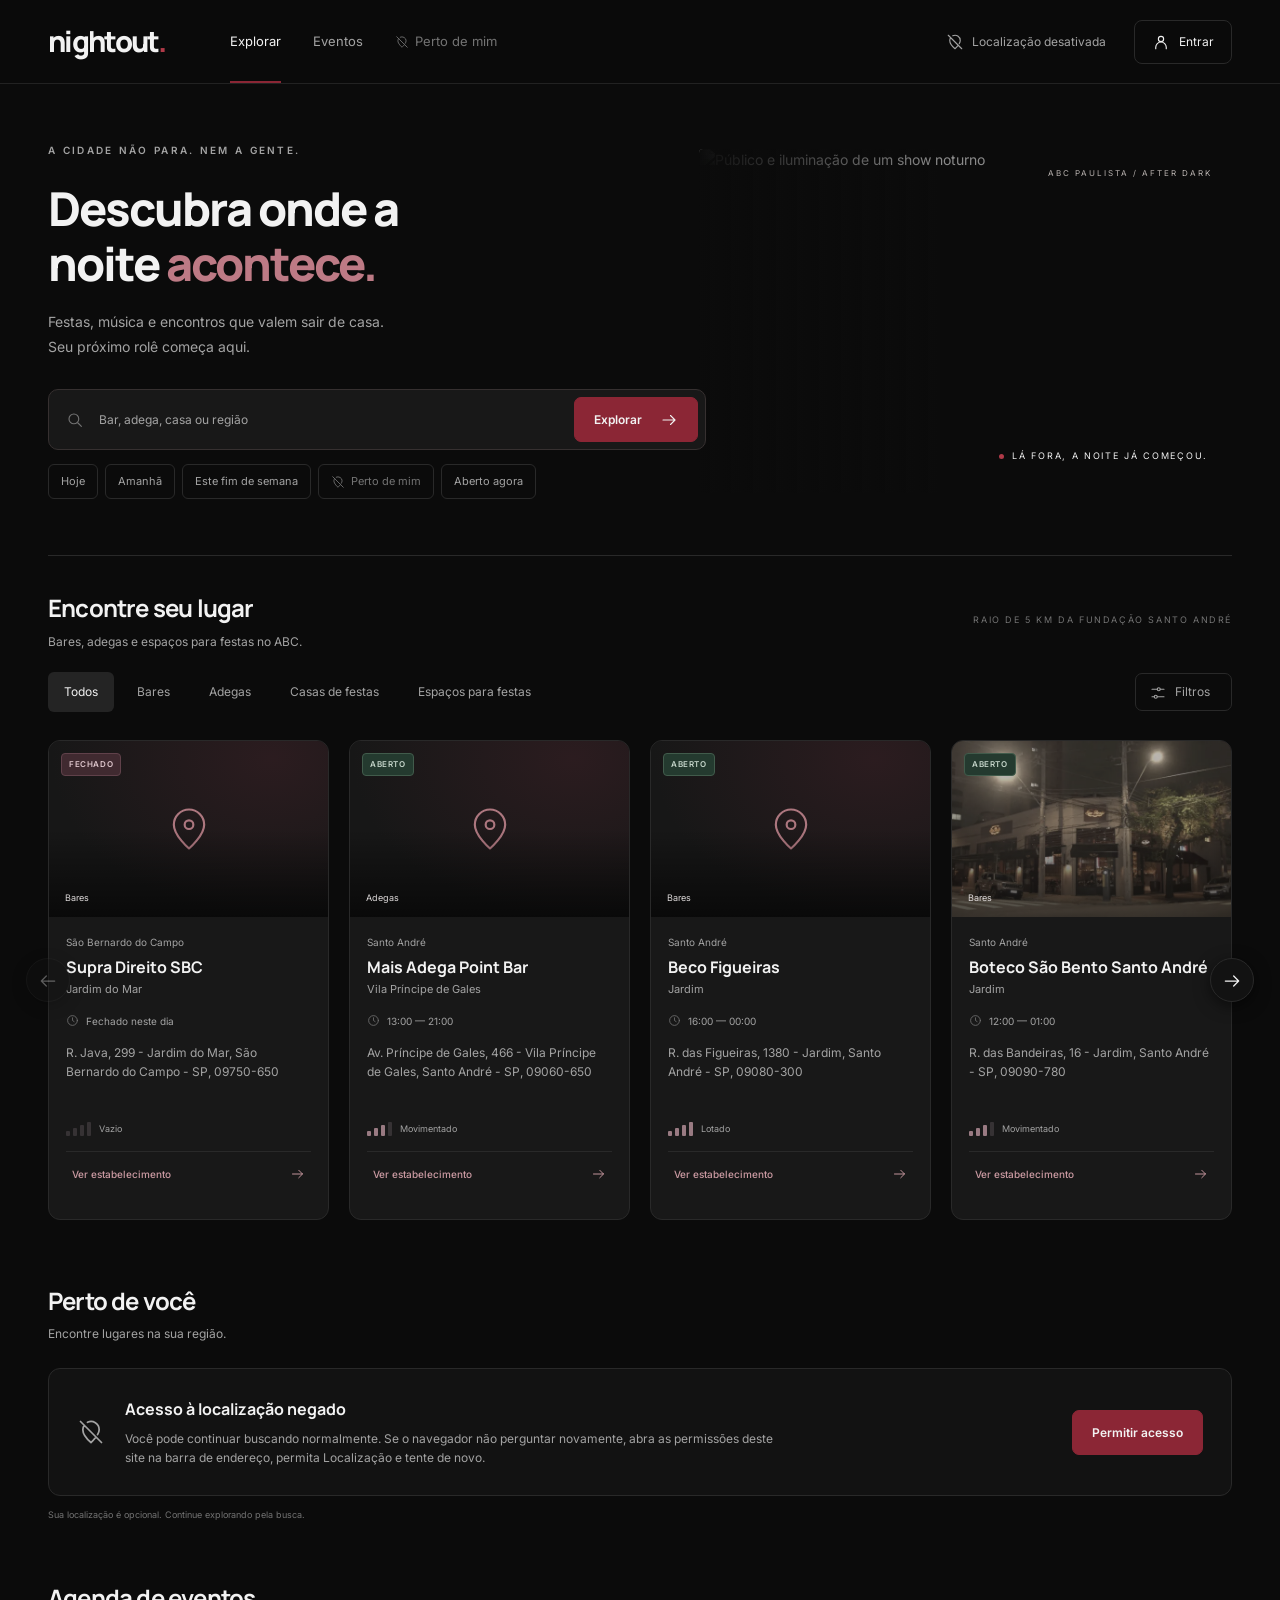
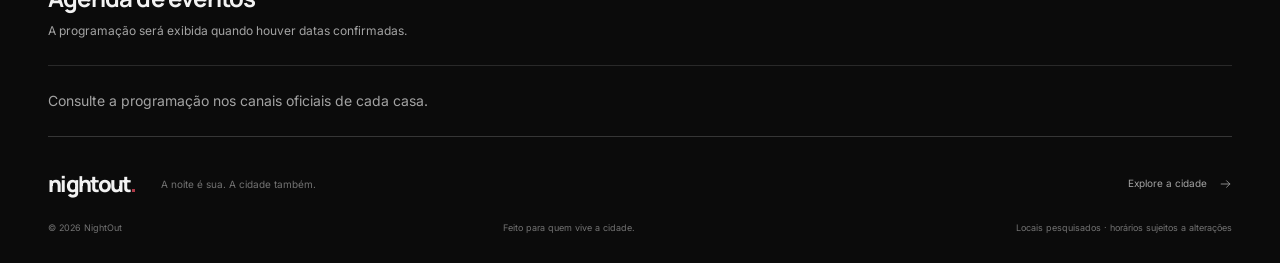
==== commit b115726d: "timeFixed" ====
--- a/index.html
+++ b/index.html
@@ -42,7 +42,12 @@
              <label hidden>Lotação<select disabled name="occupancy"><option value="all">Qualquer movimento</option><option value="1">Tranquilo</option><option value="2">Movimento normal</option><option value="3">Cheio</option><option value="4">Lotado</option></select></label>
              <label hidden>Artista<select disabled name="artist" id="artist-filter"><option value="all">Todos os artistas</option></select></label>
             <label class="check"><input type="checkbox" name="open"> Aberto agora</label><label class="check" hidden><input disabled type="checkbox" name="tickets"> Com ingresso disponível</label><button type="reset">Limpar filtros</button>
-          </form><p id="results-message" class="sr-only" aria-live="polite"></p><div id="event-grid" class="event-grid"></div><div class="catalog-pagination"><p id="visible-results" aria-live="polite"></p><button class="primary" id="show-more" hidden aria-controls="event-grid">Exibir mais</button></div>
+          </form><p id="results-message" class="sr-only" aria-live="polite"></p>
+          <div class="catalog-carousel">
+            <button class="catalog-arrow catalog-prev" id="catalog-prev" aria-label="Ver lugares anteriores" aria-controls="event-grid" hidden><span data-icon="arrow"></span></button>
+            <div id="event-grid" class="event-grid" tabindex="0" role="region" aria-labelledby="events-title"></div>
+            <button class="catalog-arrow catalog-next" id="catalog-next" aria-label="Ver próximos lugares" aria-controls="event-grid" hidden><span data-icon="arrow"></span></button>
+          </div>
         </section>
         <section id="perto" class="section"><div id="nearby-heading"></div><div id="nearby-grid" class="nearby-grid"></div><p class="location-note">Catálogo pesquisado no raio de 5 km da Fundação Santo André. Distâncias em linha reta.</p></section>
         <section id="proximos" class="section"><div id="upcoming-heading"></div><div id="upcoming-list"></div></section>
--- a/styles/styles.css
+++ b/styles/styles.css
@@ -479,8 +479,49 @@
 .place-art.has-place-photo .place-symbol{position:absolute;inset:0}
 .place-art.has-place-photo img{position:relative;z-index:0;object-fit:cover}
 .place-art.has-place-photo:after{z-index:0;pointer-events:none}
-.catalog-pagination{display:flex;flex-direction:column;align-items:center;gap:14px;margin-top:28px}
-.catalog-pagination p{font-size:12px;color:var(--muted)}
+.catalog-carousel{position:relative;--catalog-card-width:calc((100% - 60px)/4)}
+#event-grid{
+    grid-template-columns:none;
+    grid-auto-flow:column;
+    grid-auto-columns:var(--catalog-card-width);
+    gap:20px;
+    overflow-x:auto;
+    overscroll-behavior-x:contain;
+    scroll-snap-type:x mandatory;
+    scrollbar-width:none;
+    padding:6px 0;
+    outline-offset:4px
+}
+#event-grid::-webkit-scrollbar{display:none}
+#event-grid>.event-card{scroll-snap-align:start;min-width:0}
+#event-grid>.empty-state{grid-column:1/-1;width:100%}
+#event-grid:has(>.empty-state){grid-auto-flow:row;grid-template-columns:1fr}
+.catalog-arrow{
+    position:absolute;
+    top:50%;
+    transform:translateY(-50%);
+    z-index:2;
+    width:44px;
+    height:44px;
+    display:grid;
+    place-items:center;
+    border:1px solid var(--border);
+    border-radius:50%;
+    background:var(--secondary);
+    box-shadow:0 4px 16px #0008
+}
+.catalog-arrow:hover{background:var(--hover)}
+.catalog-arrow:disabled{opacity:.35;cursor:default}
+.catalog-arrow svg{width:20px;height:20px}
+.catalog-prev{left:-22px}
+.catalog-prev svg{transform:rotate(180deg)}
+.catalog-next{right:-22px}
+@media(max-width:850px){.catalog-carousel{--catalog-card-width:calc((100% - 20px)/2)}}
+@media(max-width:580px){
+    .catalog-carousel{--catalog-card-width:85%}
+    .catalog-prev{left:-12px}
+    .catalog-next{right:-12px}
+}
 .place-symbol{display:grid;place-items:center;height:100%;color:#ad777f}
 .place-symbol svg{width:52px;height:52px;stroke-width:1}
 .place-art .badge,.place-art .image-category{z-index:1}
@@ -490,6 +531,15 @@
 .hours-table th,.hours-table td{padding:9px 0;border-bottom:1px solid var(--border);text-align:left}
 .hours-table th{font-weight:500;padding-right:14px}
 .hours-table td{color:var(--muted)}
+.peak-times{margin:14px 0 22px;min-width:0}
+.peak-day-label{display:flex;flex-wrap:wrap;align-items:center;justify-content:space-between;gap:10px;font-size:12px;color:var(--muted)}
+.peak-day-label select{max-width:100%;background:#202020;color:#ddd;border:1px solid var(--border);border-radius:5px;padding:7px 9px;font:inherit}
+.peak-chart{display:flex;gap:3px;align-items:end;height:120px;margin-top:16px;border-bottom:1px solid var(--border)}
+.peak-hour{flex:1;min-width:0;height:100%;display:flex;flex-direction:column;justify-content:end;align-items:center;position:relative;padding-bottom:22px}
+.peak-bar{display:block;width:100%;max-width:16px;height:calc(var(--peak-height)*.75);min-height:2px;background:#805d65;border-radius:3px 3px 0 0}
+.peak-hour-label{position:absolute;bottom:3px;font-size:8px;color:var(--muted)}
+.peak-hour:not(:nth-child(3n+1)):not(:last-child) .peak-hour-label{visibility:hidden}
+.detail-columns .peak-explanation{font-size:11px;line-height:1.5;color:var(--muted);margin-top:12px}
 .place-sources{padding-left:18px;font-size:12px;line-height:2;margin-bottom:14px}
 .place-sources a,.place-detail a:not(.primary){color:#c69aa1}
 .place-detail .map-placeholder{margin-bottom:22px}
@@ -536,6 +586,16 @@
 .badge.wine{
     background:var(--wine-dark)
 }
+.badge.status-open{
+    background:#243a2f;
+    border-color:#415b4b;
+    color:#c4d4c9
+}
+.badge.status-closed{
+    background:#402a30;
+    border-color:#60414a;
+    color:#ddc5cb
+}
 .image-category{
     position:absolute;
     bottom:12px;
@@ -604,6 +664,14 @@
     font-size:9px;
     color:var(--muted)
 }
+.movement-indicator{display:inline-flex;align-items:center;gap:8px;font-size:9px;color:var(--muted)}
+.movement-bars{display:inline-flex;align-items:flex-end;gap:3px;height:14px}
+.movement-bars i{display:block;width:4px;height:5px;background:#363234;border-radius:1px}
+.movement-bars i:nth-child(2){height:8px}
+.movement-bars i:nth-child(3){height:11px}
+.movement-bars i:nth-child(4){height:14px}
+.movement-bars i.is-filled{background:#997a82}
+.movement-unknown .movement-bars{opacity:.45}
 .bars{
     display:flex;
     gap:3px;
@@ -741,6 +809,17 @@
 }
 #upcoming-list{
     border-top:1px solid var(--border)
+}
+#proximos{
+    margin-bottom:0
+}
+#upcoming-list>.catalog-note{
+    display:flex;
+    align-items:center;
+    min-height:70px;
+    margin:0;
+    padding:20px 0;
+    box-sizing:border-box
 }
 .upcoming-row{
     display:flex;
@@ -848,12 +927,12 @@
 }
 #footer{
     position:relative;
-    padding-top:32px
+    padding-top:0
 }
 #footer::before{
     content:'';
     position:absolute;
-    top:32px;
+    top:0;
     left:0;
     width:100%;
     border-top:1px solid #363636
@@ -1525,6 +1604,9 @@
     height:14px;
     margin-right:6px
 }
+.logoutButtonIndex {
+    color: var(--accent);
+}
 select:disabled{
     opacity:.5;
     cursor:not-allowed
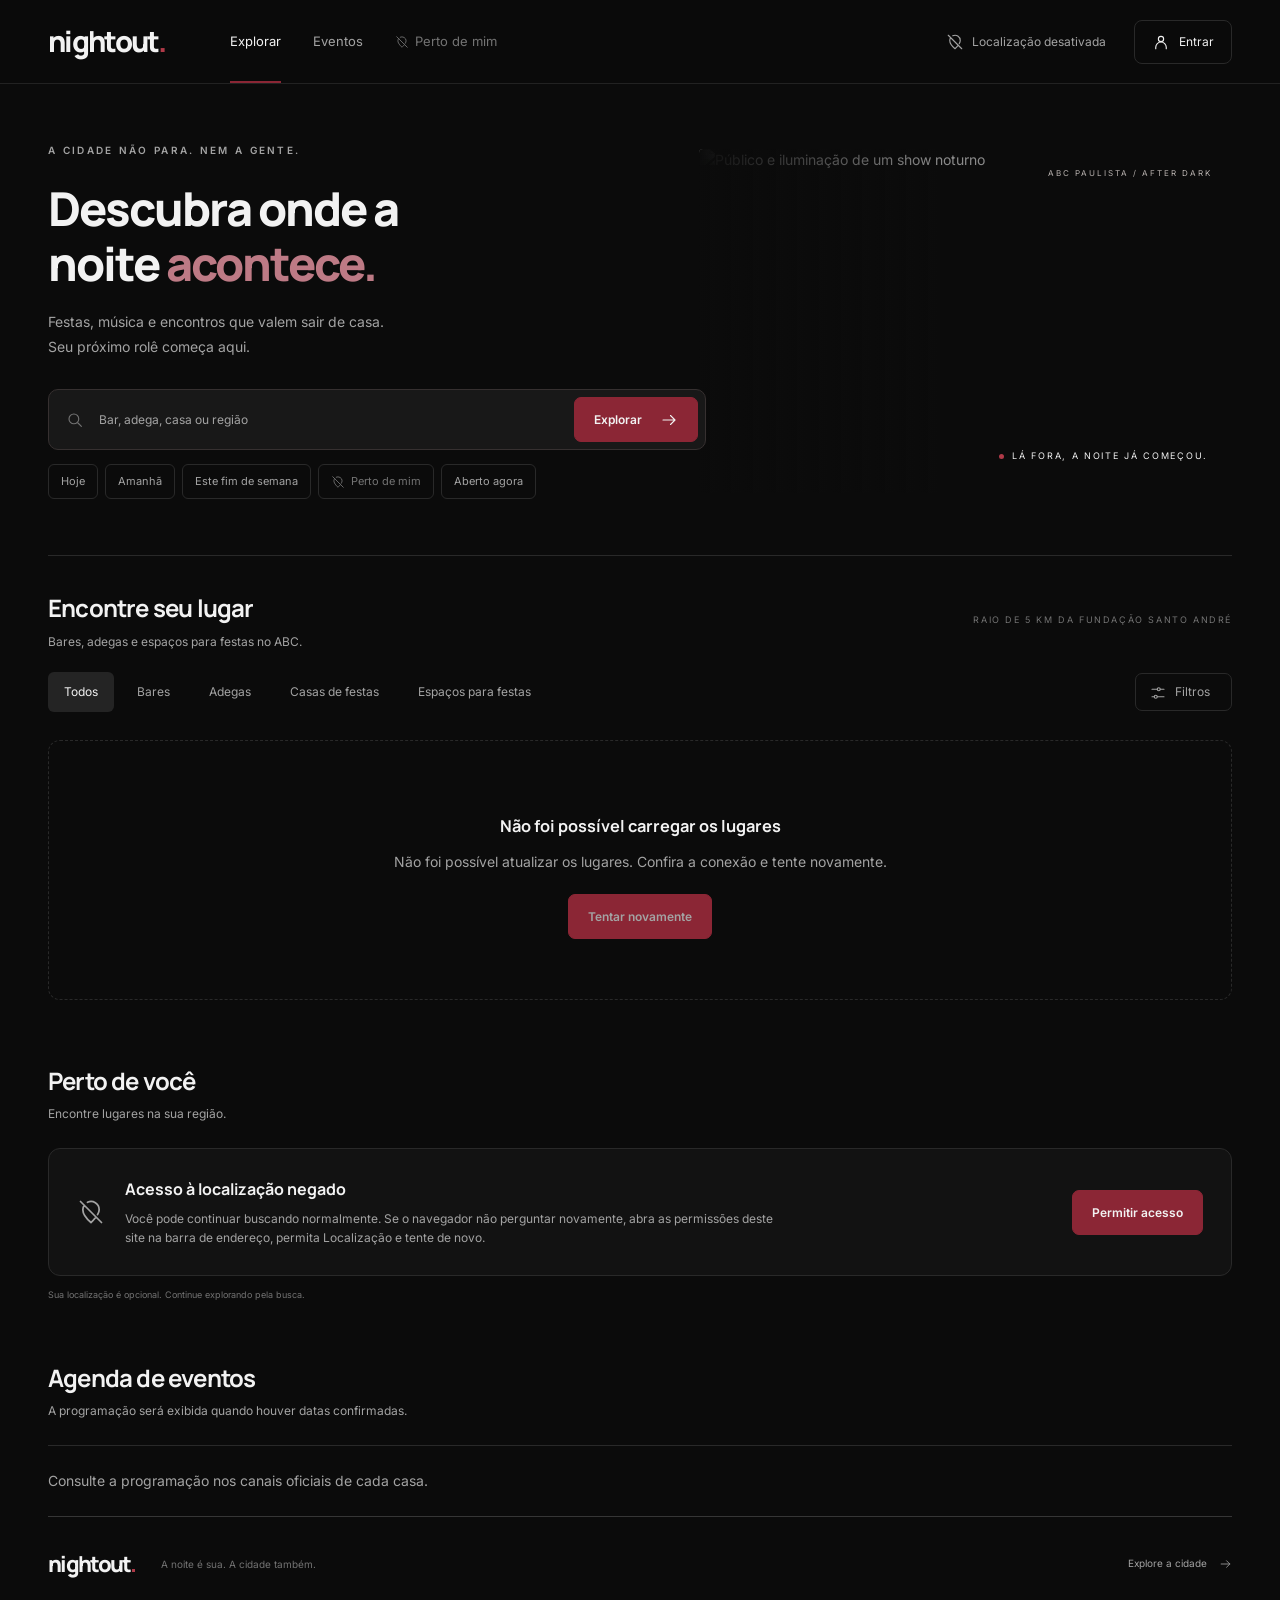
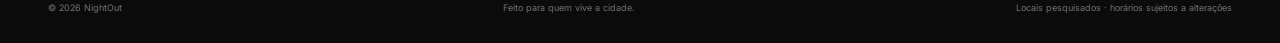
==== commit 25a969cb: "developerMenu" ====
--- a/index.html
+++ b/index.html
@@ -12,11 +12,12 @@
     <link rel="stylesheet" href="styles/styles.css?v=footer-divider-2">
     <link rel="stylesheet" href="styles/auth.css">
     <link rel="icon" type="image/svg+xml" href="assets/favicon.svg">
-    <script defer src="js/data.js"></script>
+    <script defer src="js/catalog-state.js"></script>
     <script defer src="js/places.js"></script>
     <script defer src="js/components.js"></script>
     <script defer src="js/location.js"></script>
     <script defer src="js/app.js"></script>
+    <script defer src="js/catalog.js"></script>
     <script defer src="js/account-navigation.js"></script>
     <script defer src="js/auth.js"></script>
     <script defer src="js/recovery.js"></script>
--- a/styles/styles.css
+++ b/styles/styles.css
@@ -466,6 +466,9 @@
     transform:translateY(-4px);
     background:var(--hover)
 }
+.place-card[data-event]{
+    cursor:pointer
+}
 .card-image{
     width:100%;
     height:176px;
@@ -531,6 +534,7 @@
 .hours-table th,.hours-table td{padding:9px 0;border-bottom:1px solid var(--border);text-align:left}
 .hours-table th{font-weight:500;padding-right:14px}
 .hours-table td{color:var(--muted)}
+.hours-table .hours-today th,.hours-table .hours-today td{font-weight:700;color:#fff}
 .peak-times{margin:14px 0 22px;min-width:0}
 .peak-day-label{display:flex;flex-wrap:wrap;align-items:center;justify-content:space-between;gap:10px;font-size:12px;color:var(--muted)}
 .peak-day-label select{max-width:100%;background:#202020;color:#ddd;border:1px solid var(--border);border-radius:5px;padding:7px 9px;font:inherit}
@@ -586,12 +590,12 @@
 .badge.wine{
     background:var(--wine-dark)
 }
-.badge.status-open{
+.badge.status-open,.nearby-status.status-open{
     background:#243a2f;
     border-color:#415b4b;
     color:#c4d4c9
 }
-.badge.status-closed{
+.badge.status-closed,.nearby-status.status-closed{
     background:#402a30;
     border-color:#60414a;
     color:#ddc5cb
@@ -783,7 +787,13 @@
 }
 .nearby-top small{
     font-size:8px;
-    color:#c3919a
+    color:var(--muted)
+}
+.nearby-status{
+    padding:4px 7px;
+    border:1px solid #ffffff19;
+    border-radius:4px;
+    background:#242424
 }
 .nearby-content strong{
     font:700 13px var(--heading);
